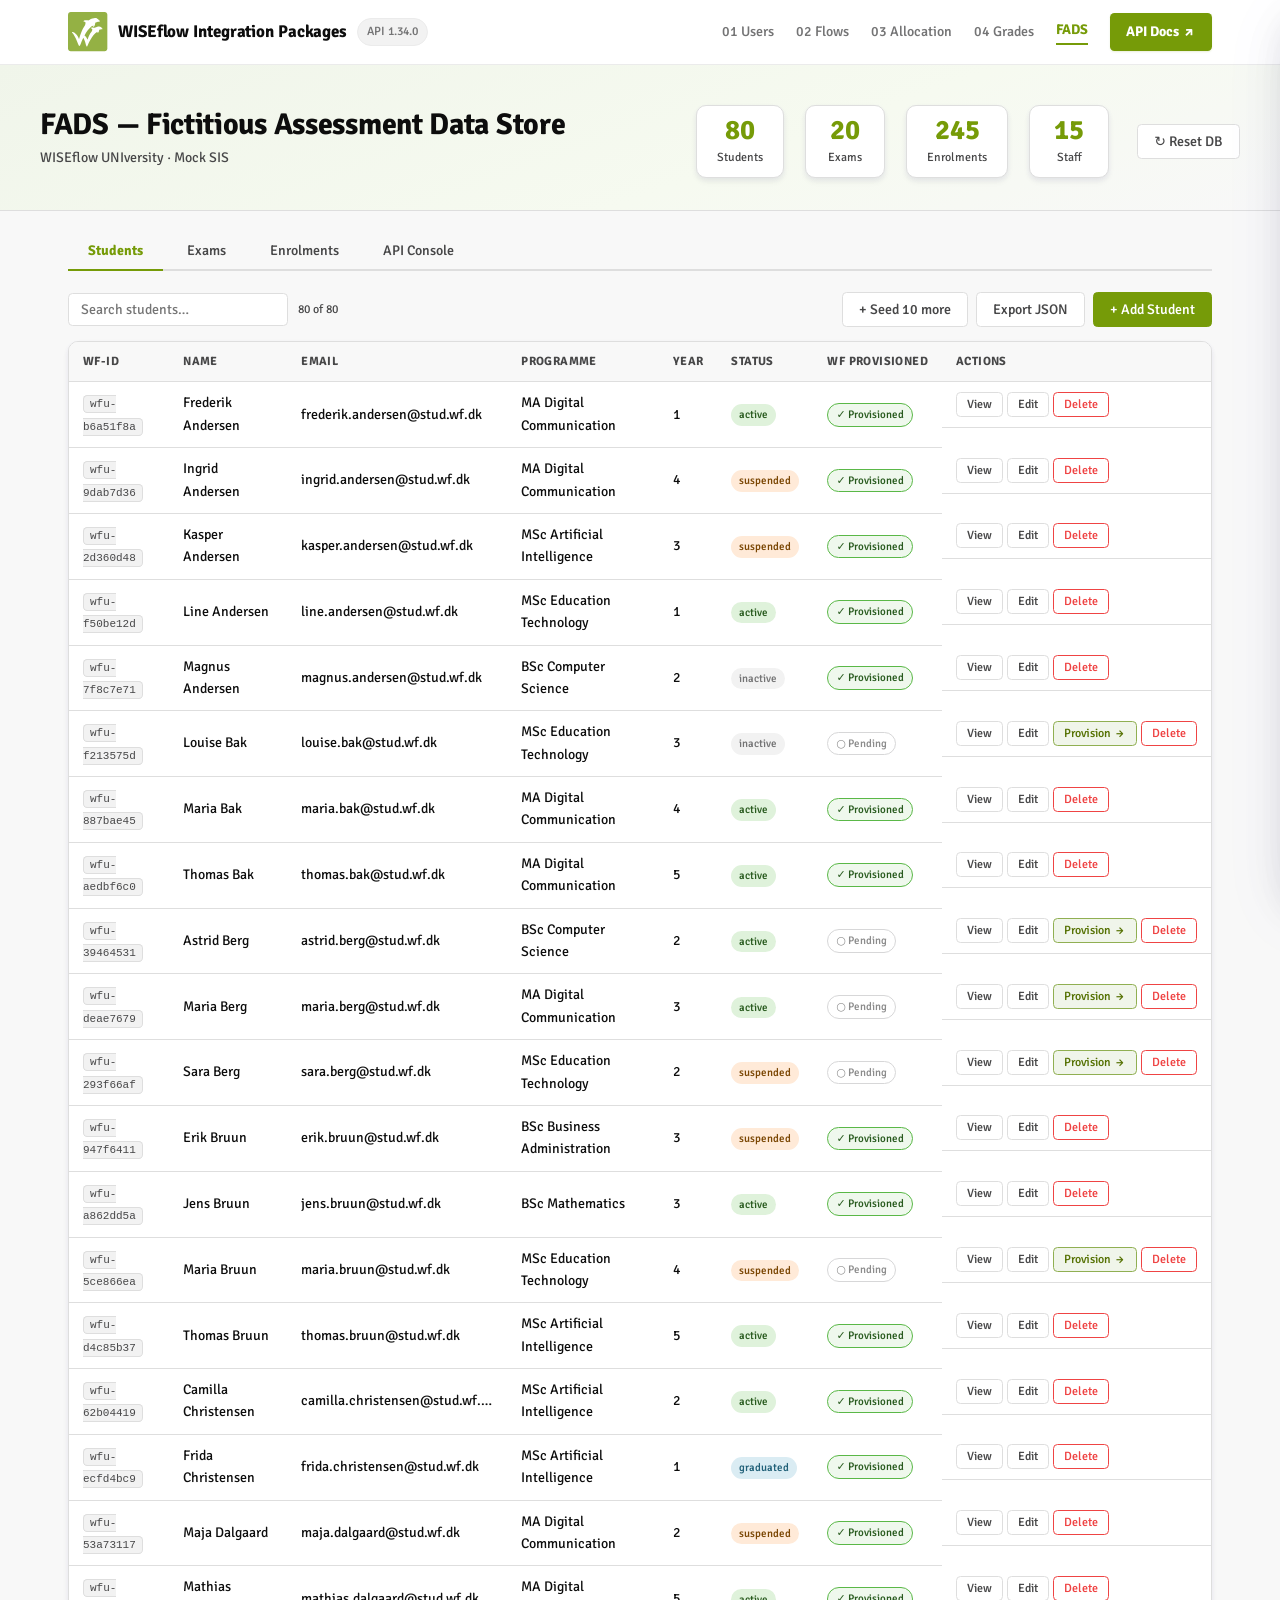
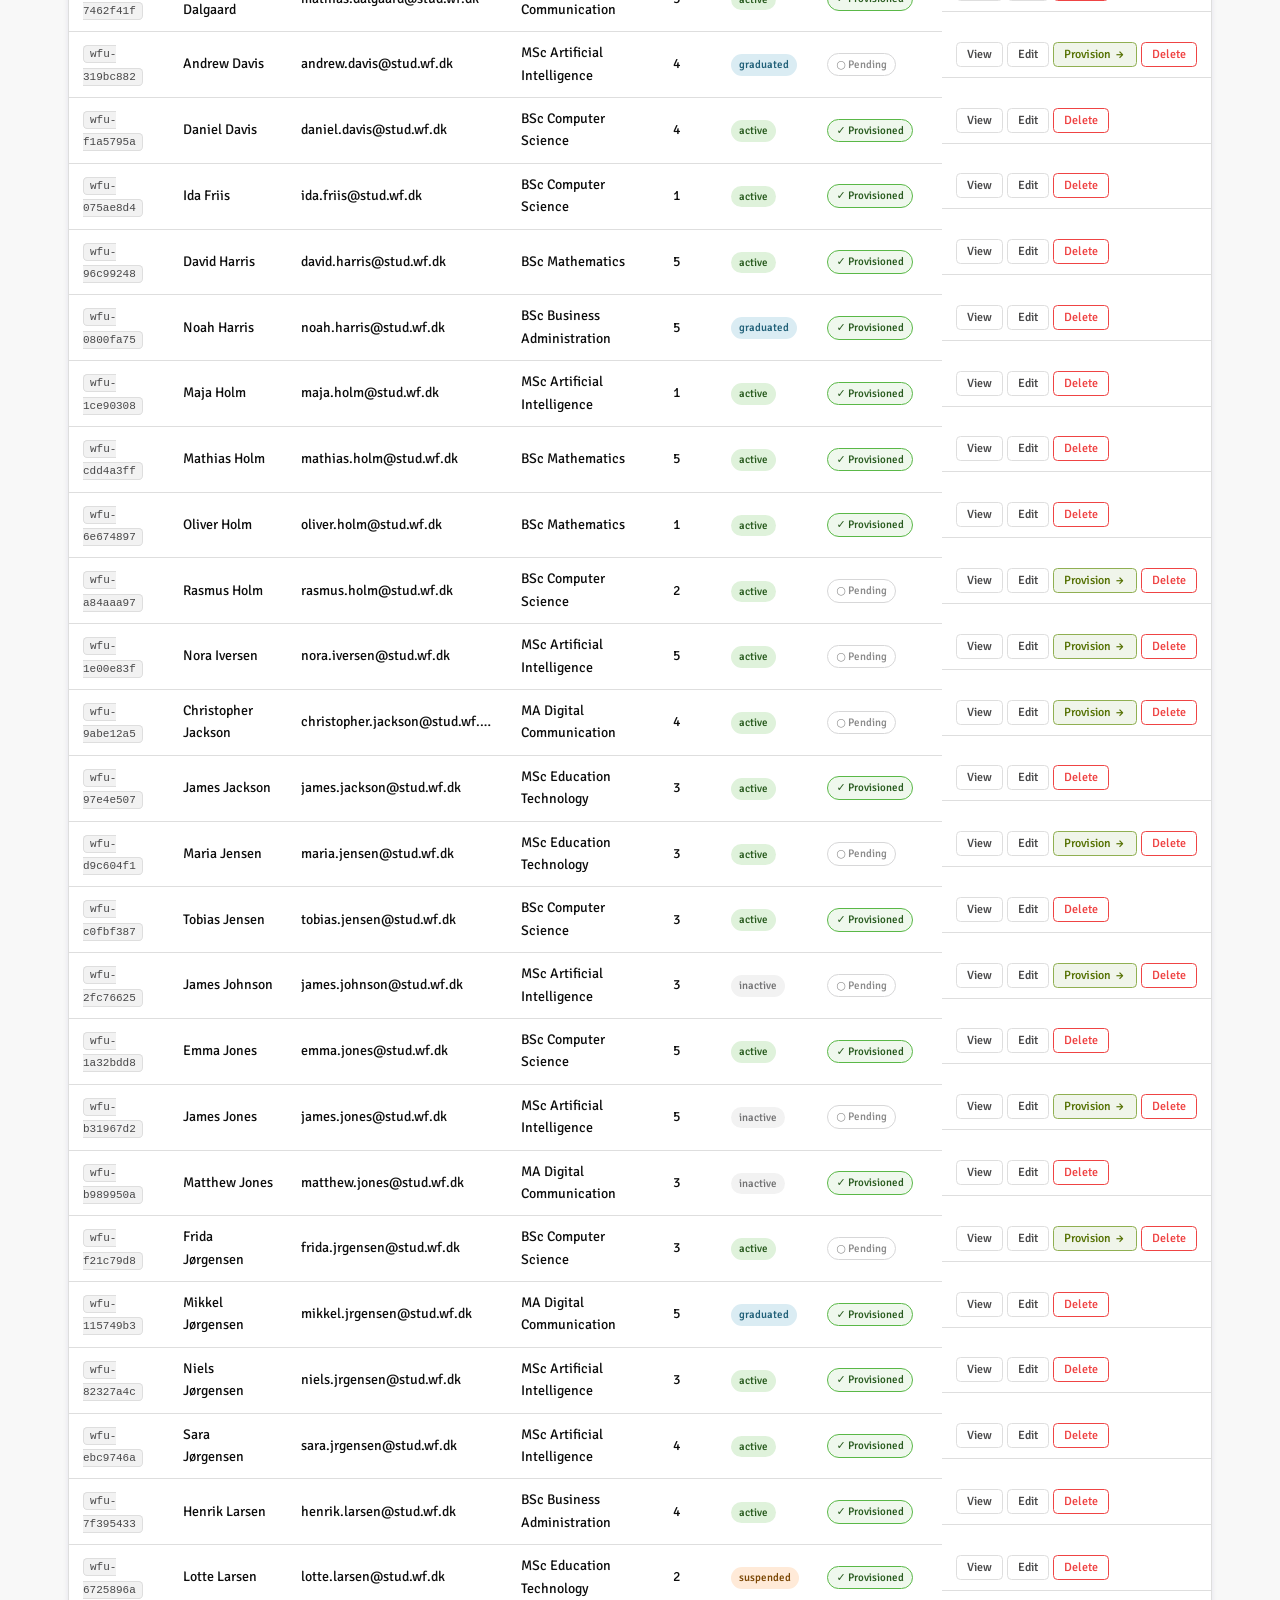
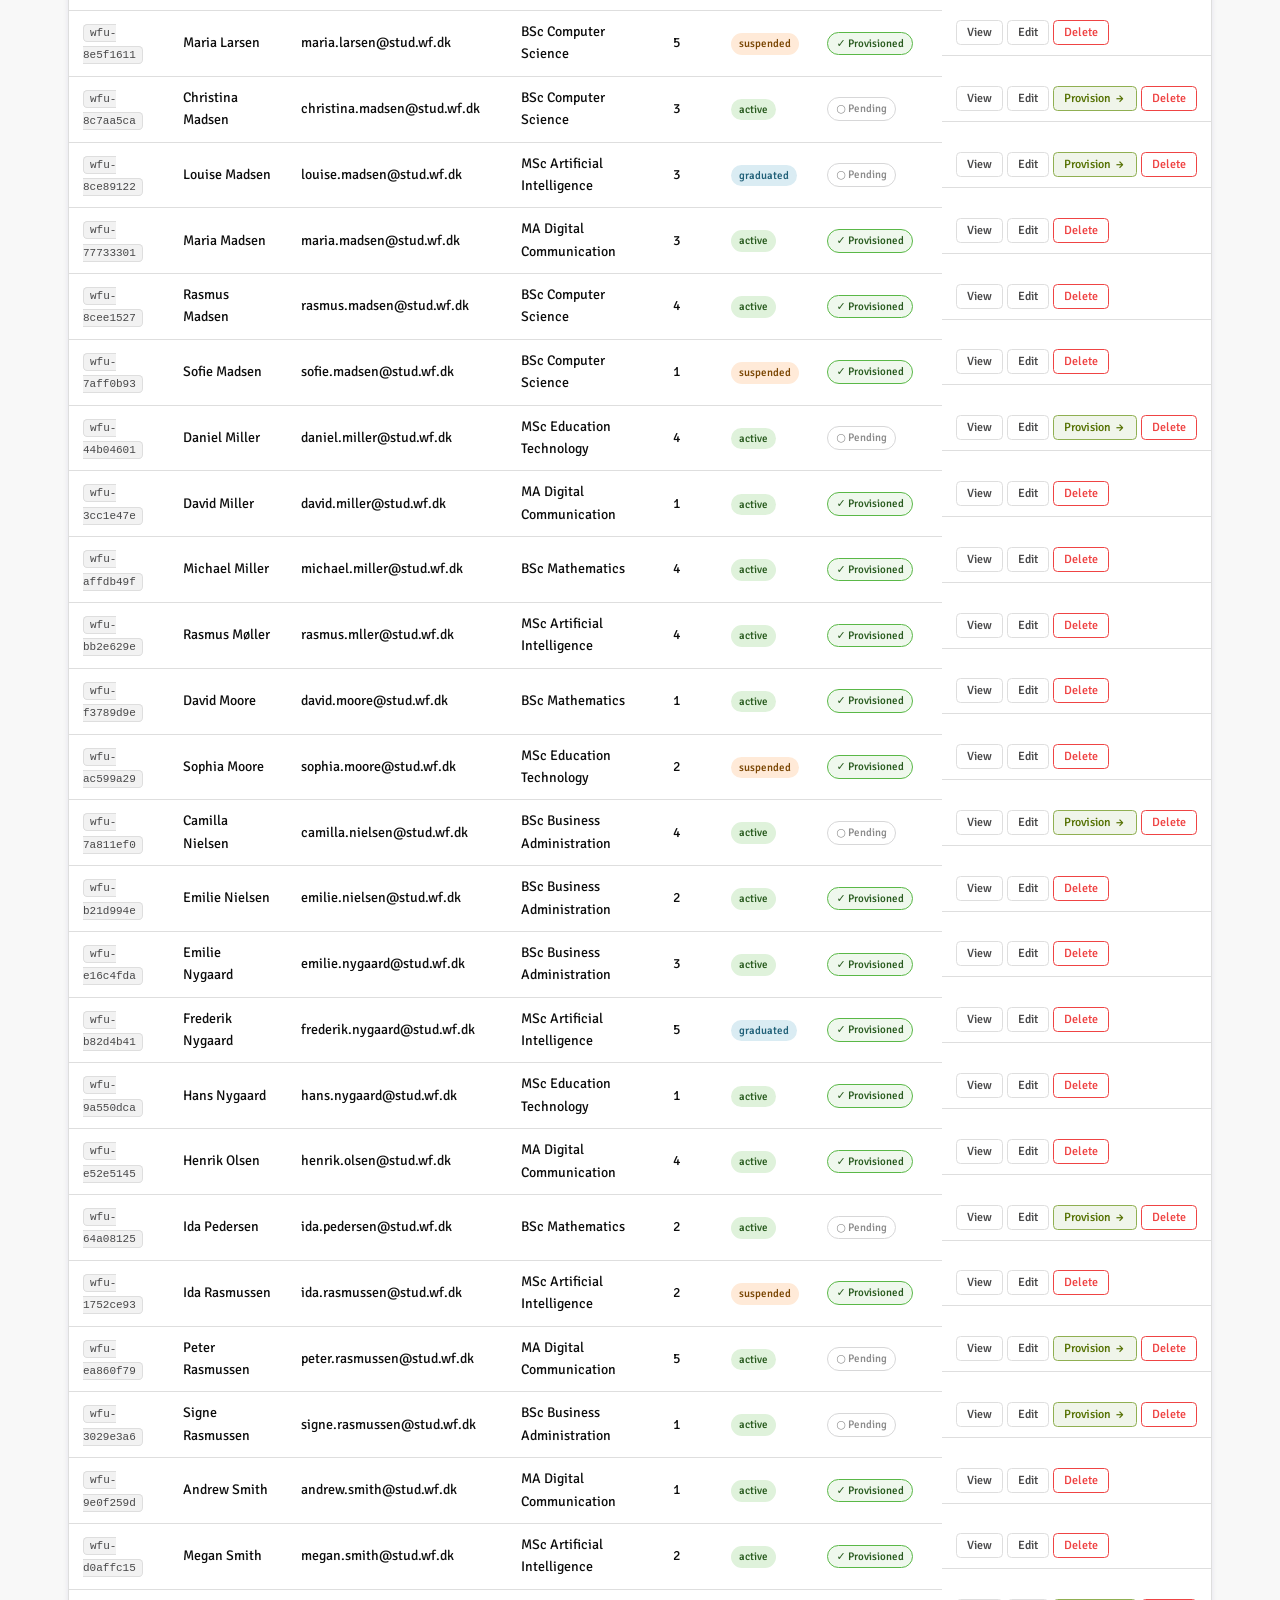
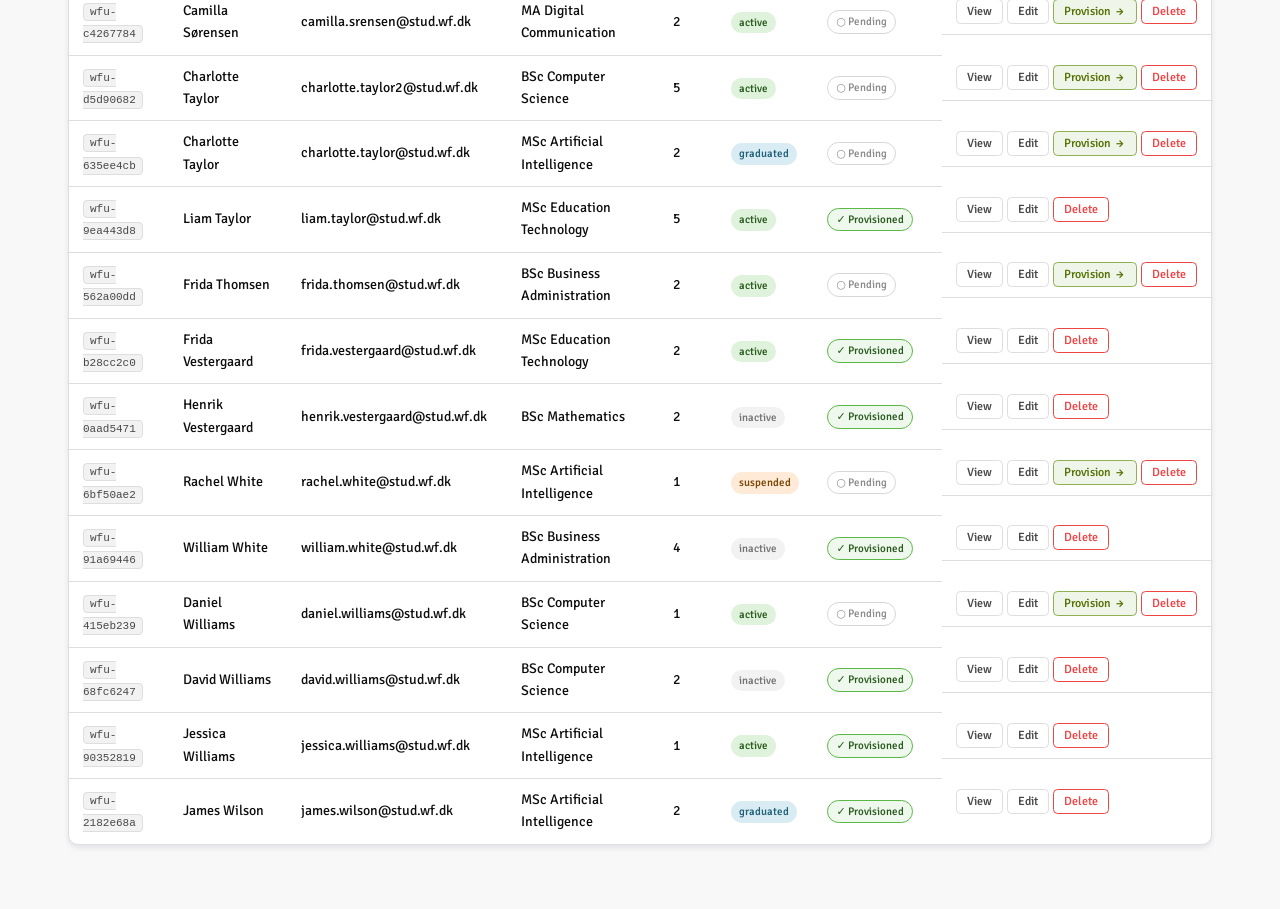
==== web/fads.html @ 2a2746ad "feat: add FADS — mock SIS demo app (IndexedDB, provisioning + grade passback simulation)" ====
<!doctype html>
<html lang="en">
<head>
  <meta charset="utf-8" />
  <title>FADS — WISEflow UNIversity Mock SIS</title>
  <meta name="viewport" content="width=device-width, initial-scale=1" />
  <meta name="description" content="FADS — Fictitious Assessment Data Store. A mock Student Information System for WISEflow UNIversity demonstrating user provisioning, exam enrolment, and grade passback workflows." />
  <meta name="theme-color" content="#769b08" />
  <link rel="icon" type="image/svg+xml" href="assets/wiseflow-mark.svg" />
  <link rel="stylesheet" href="tokens.css" />
  <link rel="stylesheet" href="styles.css?v=4" />
  <link rel="stylesheet" href="fads.css?v=5" />
</head>
<body>

  <!-- ── Top nav ─────────────────────────────────────────────────────────── -->
  <header class="topnav">
    <div class="nav-inner">
      <div class="nav-brand">
        <img class="brand-logo" src="assets/wiseflow-mark.svg" alt="WISEflow" width="40" height="40" />
        <span class="brand-name">WISEflow Integration Packages</span>
        <span class="brand-badge">API 1.34.0</span>
      </div>
      <nav class="nav-links" aria-label="Package navigation">
        <a href="index.html#pkg-users">01 Users</a>
        <a href="index.html#pkg-flows">02 Flows</a>
        <a href="index.html#pkg-participants">03 Allocation</a>
        <a href="index.html#pkg-grades">04 Grades</a>
        <a href="fads.html" class="nav-fads-link">FADS</a>
        <a href="https://docs.wiseflow.net/" target="_blank" rel="noopener" class="nav-api-link">
          API Docs ↗
        </a>
      </nav>
    </div>
  </header>

  <!-- ── FADS Hero ───────────────────────────────────────────────────────── -->
  <section class="fads-hero">
    <div class="fads-hero-inner">
      <div class="fads-hero-text">
        <h1>FADS — Fictitious Assessment Data Store</h1>
        <p class="fads-hero-subtitle">WISEflow UNIversity &middot; Mock SIS</p>
        <span id="seed-status" class="seed-status"></span>
      </div>
      <div class="fads-stats">
        <div class="fads-stat">
          <span id="stat-students" class="stat-value">—</span>
          <span class="stat-label">Students</span>
        </div>
        <div class="fads-stat">
          <span id="stat-exams" class="stat-value">—</span>
          <span class="stat-label">Exams</span>
        </div>
        <div class="fads-stat">
          <span id="stat-enrolments" class="stat-value">—</span>
          <span class="stat-label">Enrolments</span>
        </div>
        <div class="fads-stat">
          <span id="stat-staff" class="stat-value">—</span>
          <span class="stat-label">Staff</span>
        </div>
      </div>
      <button class="btn-secondary" onclick="resetDatabase()">&#8635; Reset DB</button>
    </div>
  </section>

  <!-- ── Toast container ─────────────────────────────────────────────────── -->
  <div id="toast-container" class="toast-container" aria-live="polite"></div>

  <!-- ── Slide-in drawer ─────────────────────────────────────────────────── -->
  <div id="drawer-overlay" class="drawer-overlay" role="presentation"></div>
  <aside id="drawer" class="drawer" role="dialog" aria-modal="true" aria-labelledby="drawer-title">
    <div class="drawer-header">
      <h2 id="drawer-title"></h2>
      <button id="drawer-close" class="drawer-close" aria-label="Close">&times;</button>
    </div>
    <div id="drawer-body" class="drawer-body"></div>
  </aside>

  <!-- ── Modal ───────────────────────────────────────────────────────────── -->
  <div id="modal" class="modal-overlay" role="dialog" aria-modal="true" aria-labelledby="modal-title">
    <div class="modal">
      <div class="modal-header">
        <h2 id="modal-title"></h2>
        <button id="modal-close" class="modal-close" aria-label="Close">&times;</button>
      </div>
      <div id="modal-body" class="modal-body"></div>
      <div class="modal-footer">
        <button id="modal-cancel" class="btn-secondary">Cancel</button>
        <button id="modal-confirm" class="btn-primary">Confirm</button>
      </div>
    </div>
  </div>

  <!-- ── Main application ────────────────────────────────────────────────── -->
  <main class="fads-app">

    <!-- Tab bar -->
    <div class="tab-bar" role="tablist">
      <button class="tab-btn active" data-tab="students"    role="tab" aria-selected="true">Students</button>
      <button class="tab-btn"        data-tab="exams"       role="tab" aria-selected="false">Exams</button>
      <button class="tab-btn"        data-tab="enrolments"  role="tab" aria-selected="false">Enrolments</button>
      <button class="tab-btn"        data-tab="api-console" role="tab" aria-selected="false">API Console</button>
    </div>

    <!-- ── Students panel ──────────────────────────────────────────────── -->
    <div id="tab-students" class="tab-panel active" role="tabpanel">
      <div class="tab-toolbar">
        <input id="students-search" type="search" placeholder="Search students…" class="search-input" aria-label="Search students" />
        <span id="students-count" class="count-label"></span>
        <div class="toolbar-actions">
          <button class="btn-secondary" onclick="seedMoreStudents()">+ Seed 10 more</button>
          <button class="btn-secondary" onclick="exportStudentsJSON()">Export JSON</button>
          <button class="btn-primary"   onclick="addStudentModal()">+ Add Student</button>
        </div>
      </div>
      <div class="table-wrapper">
        <table class="data-table">
          <thead>
            <tr>
              <th>WF-ID</th>
              <th>Name</th>
              <th>Email</th>
              <th>Programme</th>
              <th>Year</th>
              <th>Status</th>
              <th>WF Provisioned</th>
              <th>Actions</th>
            </tr>
          </thead>
          <tbody id="students-tbody">
            <tr><td colspan="8" class="empty-row">Loading…</td></tr>
          </tbody>
        </table>
      </div>
    </div>

    <!-- ── Exams panel ─────────────────────────────────────────────────── -->
    <div id="tab-exams" class="tab-panel" role="tabpanel">
      <div class="tab-toolbar">
        <input id="exams-search" type="search" placeholder="Search exams…" class="search-input" aria-label="Search exams" />
        <span id="exams-count" class="count-label"></span>
        <div class="toolbar-actions">
          <button class="btn-primary" onclick="addExamModal()">+ Add Exam</button>
        </div>
      </div>
      <div class="table-wrapper">
        <table class="data-table">
          <thead>
            <tr>
              <th>Exam Code</th>
              <th>Title</th>
              <th>Flow Type</th>
              <th>Type</th>
              <th>Faculty</th>
              <th>Status</th>
              <th>Start Date</th>
              <th>WF Provisioned</th>
              <th>Actions</th>
            </tr>
          </thead>
          <tbody id="exams-tbody">
            <tr><td colspan="9" class="empty-row">Loading…</td></tr>
          </tbody>
        </table>
      </div>
    </div>

    <!-- ── Enrolments panel ─────────────────────────────────────────────── -->
    <div id="tab-enrolments" class="tab-panel" role="tabpanel">
      <div class="tab-toolbar">
        <select id="enrol-exam-filter" class="search-input" aria-label="Filter by exam">
          <option value="">All exams</option>
        </select>
        <span id="enrolments-count" class="count-label"></span>
        <div class="toolbar-actions">
          <button class="btn-secondary" onclick="syncAllUnprovisioned()">Sync all unprovisioned</button>
          <button class="btn-secondary" onclick="passbackAllGrades()">Passback all grades</button>
          <button class="btn-primary"   onclick="enrolStudentModal()">+ Enrol Student</button>
        </div>
      </div>
      <div class="table-wrapper">
        <table class="data-table">
          <thead>
            <tr>
              <th>Student</th>
              <th>Exam Code</th>
              <th>Exam Title</th>
              <th>Status</th>
              <th>WF Synced</th>
              <th>Grade</th>
              <th>Passed</th>
              <th>Actions</th>
            </tr>
          </thead>
          <tbody id="enrolments-tbody">
            <tr><td colspan="8" class="empty-row">Loading…</td></tr>
          </tbody>
        </table>
      </div>
    </div>

    <!-- ── API Console panel ─────────────────────────────────────────────── -->
    <div id="tab-api-console" class="tab-panel" role="tabpanel">
      <div class="api-console">

        <!-- Workflow stepper -->
        <div class="workflow-stepper">
          <div class="wf-step"><span class="wf-step-num">01</span><span class="wf-step-label">User Provisioning</span></div>
          <span class="wf-step-arrow">→</span>
          <div class="wf-step"><span class="wf-step-num">02</span><span class="wf-step-label">Flow Provisioning</span></div>
          <span class="wf-step-arrow">→</span>
          <div class="wf-step"><span class="wf-step-num">03</span><span class="wf-step-label">Exam Enrolment</span></div>
          <span class="wf-step-arrow">→</span>
          <div class="wf-step"><span class="wf-step-num">04</span><span class="wf-step-label">Grade Passback</span></div>
        </div>

        <!-- Workflow 01: User Provisioning -->
        <div class="workflow-panel">
          <div class="workflow-header">
            <span class="workflow-num">01</span>
            <div>
              <h3>User Provisioning</h3>
              <p>POST /license/user &mdash; Create or update a user on the WISEflow licence</p>
            </div>
          </div>
          <div class="workflow-body">
            <div class="workflow-students">
              <label class="field-label">Select students to provision:</label>
              <div id="api-w1-students" class="checkbox-list"></div>
              <div class="workflow-controls">
                <button class="btn-secondary" onclick="buildW1Preview()">Preview</button>
                <button class="btn-primary"   onclick="sendW1()">Send &#8599;</button>
              </div>
            </div>
            <div class="api-blocks">
              <div class="api-block">
                <div class="api-block-header">
                  <span class="method-badge method-post">POST</span>
                  <span id="api-w1-url" class="api-url">/license/user</span>
                  <span class="api-block-label">Request</span>
                  <button class="btn-copy" onclick="copyCode('api-w1-request')">Copy</button>
                </div>
                <div class="api-base-url-bar"><span class="api-base-url-label">Base URL</span> https://europe-api.wiseflow.net/v1</div>
                <div class="api-auth-header"></div>
                <pre id="api-w1-request" class="api-code"><span class="jc">// Select students above to preview request</span></pre>
              </div>
              <div class="api-block">
                <div class="api-block-header">
                  <span class="status-badge status-2xx">201</span>
                  <span class="api-block-label">Response</span>
                  <button class="btn-copy" onclick="copyCode('api-w1-response')">Copy</button>
                </div>
                <pre id="api-w1-response" class="api-code"><span class="jc">// Response will appear here after Send</span></pre>
              </div>
            </div>
          </div>
        </div>

        <div class="workflow-connector" aria-hidden="true">↓</div>

        <!-- Workflow 02: Flow Provisioning -->
        <div class="workflow-panel">
          <div class="workflow-header">
            <span class="workflow-num">02</span>
            <div>
              <h3>Flow Provisioning <span class="dep-chip">Requires 01</span></h3>
              <p>POST /license/create/flow &rarr; PATCH /flows/{id}/dates &rarr; PATCH /flows/{id}/activate</p>
            </div>
          </div>
          <div class="workflow-body">
            <div class="workflow-students">
              <label class="field-label">Select exam to provision:</label>
              <select id="api-wfp-exam" class="search-input" onchange="loadWfpFlow()">
                <option value="">— Select unprovisioned exam —</option>
              </select>
              <span id="api-wfp-info" class="info-label"></span>
              <p class="workflow-note">Creates the WISEflow flow, sets exam window dates, then activates it. Run once per exam.</p>
              <div class="workflow-controls">
                <button class="btn-primary" onclick="sendWfp()">Provision Flow &#8599;</button>
              </div>
            </div>
            <div class="api-blocks">
              <div class="api-block">
                <div class="api-block-header">
                  <span class="method-badge method-post">POST</span>
                  <span id="api-wfp-create-url" class="api-url">/license/create/flow</span>
                  <span class="api-block-label">Step 1 — Create</span>
                  <button class="btn-copy" onclick="copyCode('api-wfp-create-request')">Copy</button>
                </div>
                <div class="api-base-url-bar"><span class="api-base-url-label">Base URL</span> https://europe-api.wiseflow.net/v1</div>
                <div class="api-auth-header"></div>
                <pre id="api-wfp-create-request" class="api-code"><span class="jc">// Select an exam above</span></pre>
              </div>
              <div class="api-block">
                <div class="api-block-header">
                  <span class="status-badge status-2xx">201</span>
                  <span class="api-block-label">Response</span>
                  <button class="btn-copy" onclick="copyCode('api-wfp-create-response')">Copy</button>
                </div>
                <pre id="api-wfp-create-response" class="api-code"><span class="jc">// Flow created</span></pre>
              </div>
              <div class="api-block">
                <div class="api-block-header">
                  <span class="method-badge method-patch">PATCH</span>
                  <span id="api-wfp-dates-url" class="api-url">/flows/{flowId}/dates</span>
                  <span class="api-block-label">Step 2 — Set dates</span>
                  <button class="btn-copy" onclick="copyCode('api-wfp-dates-request')">Copy</button>
                </div>
                <div class="api-base-url-bar"><span class="api-base-url-label">Base URL</span> https://europe-api.wiseflow.net/v1</div>
                <div class="api-auth-header"></div>
                <pre id="api-wfp-dates-request" class="api-code"><span class="jc">// Select an exam above</span></pre>
              </div>
              <div class="api-block">
                <div class="api-block-header">
                  <span class="status-badge status-2xx">200</span>
                  <span class="api-block-label">Response</span>
                  <button class="btn-copy" onclick="copyCode('api-wfp-dates-response')">Copy</button>
                </div>
                <pre id="api-wfp-dates-response" class="api-code"><span class="jc">// Dates updated</span></pre>
              </div>
              <div class="api-block">
                <div class="api-block-header">
                  <span class="method-badge method-patch">PATCH</span>
                  <span id="api-wfp-activate-url" class="api-url">/flows/{flowId}/activate</span>
                  <span class="api-block-label">Step 3 — Activate</span>
                  <button class="btn-copy" onclick="copyCode('api-wfp-activate-request')">Copy</button>
                </div>
                <div class="api-base-url-bar"><span class="api-base-url-label">Base URL</span> https://europe-api.wiseflow.net/v1</div>
                <div class="api-auth-header"></div>
                <pre id="api-wfp-activate-request" class="api-code"><span class="jc">// Empty body</span></pre>
              </div>
              <div class="api-block">
                <div class="api-block-header">
                  <span class="status-badge status-2xx">200</span>
                  <span class="api-block-label">Response</span>
                  <button class="btn-copy" onclick="copyCode('api-wfp-activate-response')">Copy</button>
                </div>
                <pre id="api-wfp-activate-response" class="api-code"><span class="jc">// Flow activated</span></pre>
              </div>
            </div>
          </div>
        </div>

        <div class="workflow-connector" aria-hidden="true">↓</div>

        <!-- Workflow 03: Exam Enrolment -->
        <div class="workflow-panel">
          <div class="workflow-header">
            <span class="workflow-num">03</span>
            <div>
              <h3>Exam Enrolment <span class="dep-chip">Requires 02</span></h3>
              <p>POST /flows/{flowId}/participants &mdash; Enrol a student in a WISEflow exam flow</p>
            </div>
          </div>
          <div class="workflow-body">
            <div class="workflow-students">
              <label class="field-label">Select provisioned exam:</label>
              <select id="api-w2-exam" class="search-input" onchange="loadW2Participants()">
                <option value="">— Select provisioned exam —</option>
              </select>
              <span id="api-w2-info" class="info-label"></span>
              <div class="workflow-controls">
                <button class="btn-primary" onclick="sendW2()">Send &#8599;</button>
              </div>
            </div>
            <div class="api-blocks">
              <div class="api-block">
                <div class="api-block-header">
                  <span class="method-badge method-post">POST</span>
                  <span id="api-w2-url" class="api-url">/flows/{flowId}/participants</span>
                  <span class="api-block-label">Request</span>
                  <button class="btn-copy" onclick="copyCode('api-w2-request')">Copy</button>
                </div>
                <div class="api-base-url-bar"><span class="api-base-url-label">Base URL</span> https://europe-api.wiseflow.net/v1</div>
                <div class="api-auth-header"></div>
                <pre id="api-w2-request" class="api-code"><span class="jc">// Select an exam above to preview request</span></pre>
              </div>
              <div class="api-block">
                <div class="api-block-header">
                  <span class="status-badge status-2xx">201</span>
                  <span class="api-block-label">Response</span>
                  <button class="btn-copy" onclick="copyCode('api-w2-response')">Copy</button>
                </div>
                <pre id="api-w2-response" class="api-code"><span class="jc">// Response will appear here after Send</span></pre>
              </div>
            </div>
          </div>
        </div>

        <div class="workflow-connector" aria-hidden="true">↓</div>

        <!-- Workflow 04: Grade Passback (SIS pulls grades FROM WISEflow) -->
        <div class="workflow-panel">
          <div class="workflow-header">
            <span class="workflow-num">04</span>
            <div>
              <h3>Grade Passback <span class="dep-chip">Requires 03</span></h3>
              <p>GET /flows/{flowId}/submissions &rarr; GET /flows/{flowId}/participants/{pId}/item-based-marks</p>
            </div>
          </div>
          <div class="workflow-body">
            <div class="workflow-students">
              <label class="field-label">Select completed exam:</label>
              <select id="api-w3-exam" class="search-input" onchange="loadW3Grades()">
                <option value="">— Select exam with grades —</option>
              </select>
              <span id="api-w3-info" class="info-label"></span>
              <p class="workflow-note">The SIS polls WISEflow to retrieve submissions and marks, then stores them locally.</p>
              <div class="workflow-controls">
                <button class="btn-primary" onclick="sendW3()">Pull Grades &#8595;</button>
              </div>
            </div>
            <div class="api-blocks">
              <!-- Step A: GET submissions -->
              <div class="api-block">
                <div class="api-block-header">
                  <span class="method-badge method-get">GET</span>
                  <span id="api-w3-url" class="api-url">/flows/{flowId}/submissions</span>
                  <span class="api-block-label">Step A — Request</span>
                  <button class="btn-copy" onclick="copyCode('api-w3-request')">Copy</button>
                </div>
                <div class="api-auth-header"></div>
                <pre id="api-w3-request" class="api-code"><span class="jc">// No body — GET request</span></pre>
              </div>
              <div class="api-block">
                <div class="api-block-header">
                  <span class="status-badge status-2xx">200</span>
                  <span class="api-block-label">Step A — Response</span>
                  <button class="btn-copy" onclick="copyCode('api-w3-response')">Copy</button>
                </div>
                <pre id="api-w3-response" class="api-code"><span class="jc">// Select a completed exam above</span></pre>
              </div>
              <!-- Step B: GET item-based-marks -->
              <div class="api-block">
                <div class="api-block-header">
                  <span class="method-badge method-get">GET</span>
                  <span id="api-w3-marks-url" class="api-url">/flows/{flowId}/participants/{pId}/item-based-marks</span>
                  <span class="api-block-label">Step B — Request</span>
                </div>
                <div class="api-auth-header"></div>
                <pre class="api-code"><span class="jc">// No body — GET request</span></pre>
              </div>
              <div class="api-block">
                <div class="api-block-header">
                  <span class="status-badge status-2xx">200</span>
                  <span class="api-block-label">Step B — Response</span>
                  <button class="btn-copy" onclick="copyCode('api-w3-marks-response')">Copy</button>
                </div>
                <pre id="api-w3-marks-response" class="api-code"><span class="jc">// Grade details for one participant</span></pre>
              </div>
            </div>
          </div>
        </div>

        <!-- API log -->
        <div class="api-log-section">
          <h3>Recent API calls</h3>
          <div id="api-log" class="api-log">
            <div class="log-empty">No API calls yet &mdash; use the workflows above or the Provision buttons in other tabs.</div>
          </div>
        </div>

      </div>
    </div>

  </main>

  <script src="fads.js?v=4"></script>
</body>
</html>
---- web/tokens.css ----
/* ==========================================================================
   WISEflow Design System — Tokens
   Single source of truth for colours, spacing, typography, shadows, radii.
   Generated from the official WISEflow design tokens.
   ========================================================================== */

:root {
  /* ── Greys ──────────────────────────────────────────────────────────── */
  --wf-colors-gray-1:  #f8f8f8;
  --wf-colors-gray-2:  #f2f2f2;
  --wf-colors-gray-3:  #ebebeb;
  --wf-colors-gray-4:  #dedede;
  --wf-colors-gray-5:  #d7d7d8;
  --wf-colors-gray-6:  #CACACB;
  --wf-colors-gray-7:  #C3C3C4;
  --wf-colors-gray-8:  #BDBDBE;
  --wf-colors-gray-9:  #8c8c8c;
  --wf-colors-gray-10: #747475;
  --wf-colors-gray-11: #474748;
  --wf-colors-gray-12: #0d0d0d;

  /* ── Brand & extended palette ──────────────────────────────────────── */
  --wf-colors-originality-purple-1: #EEEFFE;
  --wf-colors-originality-purple-2: #DEE0FD;
  --wf-colors-originality-purple-9: #6C5CE7;
  --wf-colors-originality-purple-11: #40368F;
  --wf-colors-originality-purple-12: #251f59;

  --wf-colors-dark-blue-1:  #EAEEF7;
  --wf-colors-dark-blue-9:  #3C5FA6;
  --wf-colors-dark-blue-11: #2A447A;
  --wf-colors-dark-blue-12: #192C51;

  --wf-colors-light-blue-1:  #EBF4FF;
  --wf-colors-light-blue-2:  #D8E8FF;
  --wf-colors-light-blue-9:  #3587F2;
  --wf-colors-light-blue-10: #2D75D2;
  --wf-colors-light-blue-11: #1D5196;
  --wf-colors-light-blue-12: #0e315e;

  --wf-colors-turquoise-1:  #EEFCF7;
  --wf-colors-turquoise-9:  #04D9B2;
  --wf-colors-turquoise-11: #01866D;

  --wf-colors-green-1:  #f0f5ea;
  --wf-colors-green-2:  #e2ebd5;
  --wf-colors-green-3:  #d4e1bf;
  --wf-colors-green-9:  #769b08;
  --wf-colors-green-10: #668606;
  --wf-colors-green-11: #567204;
  --wf-colors-green-12: #384B02;

  --wf-colors-blue-1:  #ecf3f8;
  --wf-colors-blue-2:  #dae7f1;
  --wf-colors-blue-9:  #4787b8;
  --wf-colors-blue-11: #326388;

  --wf-colors-cherry-1:  #f9eceb;
  --wf-colors-cherry-9:  #b04545;
  --wf-colors-cherry-11: #6C2727;

  --wf-colors-yellow-1:  #fdfaee;
  --wf-colors-yellow-2:  #fbf5dc;
  --wf-colors-yellow-9:  #ebc728;
  --wf-colors-yellow-10: #ccad21;
  --wf-colors-yellow-11: #917A15;

  --wf-colors-orange-1:  #fff5ec;
  --wf-colors-orange-2:  #ffead8;
  --wf-colors-orange-9:  #f69311;
  --wf-colors-orange-10: #d67f0d;
  --wf-colors-orange-11: #7B4704;

  --wf-colors-copper-1:  #fbeee9;
  --wf-colors-copper-9:  #c55616;
  --wf-colors-copper-11: #793209;

  --wf-colors-grass-1:  #f2f8eb;
  --wf-colors-grass-2:  #e5f0d7;
  --wf-colors-grass-9:  #85b100;
  --wf-colors-grass-11: #506C00;

  --wf-colors-moss-1:  #eff8ed;
  --wf-colors-moss-2:  #dff2db;
  --wf-colors-moss-3:  #cfebca;
  --wf-colors-moss-9:  #5ab847;
  --wf-colors-moss-10: #4da03d;
  --wf-colors-moss-11: #295B1F;

  --wf-colors-teal-1:  #ebf3f3;
  --wf-colors-teal-9:  #338b8d;
  --wf-colors-teal-11: #1C5455;

  --wf-colors-sky-1:  #edf5f9;
  --wf-colors-sky-2:  #daecf3;
  --wf-colors-sky-3:  #c8e2ee;
  --wf-colors-sky-9:  #3a9ec3;
  --wf-colors-sky-10: #3189a9;
  --wf-colors-sky-11: #206078;

  --wf-colors-indigo-1:  #EAEDFF;
  --wf-colors-indigo-9:  #4E35F2;
  --wf-colors-indigo-11: #2D1D96;

  --wf-colors-tomato-1:  #ffeeec;
  --wf-colors-tomato-9:  #ef4444;
  --wf-colors-tomato-11: #942626;

  --wf-colors-pink-1:  #fff2f5;
  --wf-colors-pink-9:  #ff769f;

  --wf-colors-purple-1:  #f7edf3;
  --wf-colors-purple-9:  #a25187;

  --wf-colors-brown-1:  #f2edea;
  --wf-colors-brown-9:  #7d573b;

  --wf-colors-banana-1:  #fef9ed;
  --wf-colors-banana-9:  #f5c20b;

  --wf-colors-lime-1:  #FBFEF3;
  --wf-colors-lime-9:  #D9F27E;
  --wf-colors-lime-11: #6C793C;

  /* ── Semantic role colours (from design system) ────────────────────── */
  --wf-colors-primary-1:  #f0f5ea;
  --wf-colors-primary-2:  #e2ebd5;
  --wf-colors-primary-3:  #d4e1bf;
  --wf-colors-primary-4:  #c6d7aa;
  --wf-colors-primary-5:  #aac37f;
  --wf-colors-primary-6:  #9db969;
  --wf-colors-primary-7:  #90af52;
  --wf-colors-primary-8:  #83a536;
  --wf-colors-primary-9:  #769b08;
  --wf-colors-primary-10: #668606;
  --wf-colors-primary-11: #567204;
  --wf-colors-primary-12: #384B02;

  --wf-colors-secondary-1:  #ecf3f8;
  --wf-colors-secondary-9:  #4787b8;
  --wf-colors-secondary-11: #326388;

  --wf-colors-info-1:  #edf5f9;
  --wf-colors-info-2:  #daecf3;
  --wf-colors-info-3:  #c8e2ee;
  --wf-colors-info-9:  #3a9ec3;
  --wf-colors-info-10: #3189a9;
  --wf-colors-info-11: #206078;

  --wf-colors-success-1:  #eff8ed;
  --wf-colors-success-2:  #dff2db;
  --wf-colors-success-9:  #5ab847;
  --wf-colors-success-10: #4da03d;
  --wf-colors-success-11: #295B1F;

  --wf-colors-error-1:  #ffeeec;
  --wf-colors-error-2:  #ffddd9;
  --wf-colors-error-9:  #ef4444;
  --wf-colors-error-11: #942626;

  --wf-colors-warning-1:  #fdfaee;
  --wf-colors-warning-2:  #fbf5dc;
  --wf-colors-warning-9:  #ebc728;
  --wf-colors-warning-10: #ccad21;
  --wf-colors-warning-11: #917A15;

  /* ── Alpha utility colours ─────────────────────────────────────────── */
  --wf-colors-gray-alpha-1: rgba(140, 140, 140, 0.05);
  --wf-colors-gray-alpha-2: rgba(140, 140, 140, 0.1);
  --wf-colors-gray-alpha-3: rgba(140, 140, 140, 0.15);
  --wf-colors-gray-alpha-4: rgba(140, 140, 140, 0.2);

  --wf-colors-green-alpha-2: rgba(118, 155, 8, 0.1);
  --wf-colors-green-alpha-3: rgba(118, 155, 8, 0.15);
  --wf-colors-green-alpha-4: rgba(118, 155, 8, 0.2);

  --wf-colors-black-alpha-1: rgba(0, 0, 0, 0.05);
  --wf-colors-black-alpha-2: rgba(0, 0, 0, 0.1);

  --wf-colors-white-alpha-9: rgba(255, 255, 255, 0.7);
  --wf-colors-white-alpha-11: rgba(255, 255, 255, 0.9);

  /* ── Surface / text / border roles ─────────────────────────────────── */
  --wf-colors-background-default:     #ffffff;
  --wf-colors-background-disabled:    #ebebeb;
  --wf-colors-background-white-space: #f2f2f2;
  --wf-colors-background-segment:     #ffffff;
  --wf-colors-background-overlay:     rgba(0, 0, 0, 0.6);
  --wf-colors-background-separator:   #CACACB;

  --wf-colors-text-default:   #000000;
  --wf-colors-text-secondary: #ffffff;
  --wf-colors-text-grey:      #474748;
  --wf-colors-text-link:      #2D1D96;
  --wf-colors-text-disabled:  #8c8c8c;

  --wf-colors-border-default: #dedede;

  /* ── Spacing scale ─────────────────────────────────────────────────── */
  --wf-spacings-1: 4px;
  --wf-spacings-2: 8px;
  --wf-spacings-3: 10px;
  --wf-spacings-4: 14px;
  --wf-spacings-5: 21px;
  --wf-spacings-6: 28px;
  --wf-spacings-7: 40px;
  --wf-spacings-8: 48px;
  --wf-spacings-9: 64px;

  /* ── Typography ────────────────────────────────────────────────────── */
  --wf-typography-base:   14px;
  --wf-typography-family: 'Signika', system-ui, -apple-system, 'Segoe UI', sans-serif;

  --wf-typography-weight-regular: 400;
  --wf-typography-weight-medium:  500;
  --wf-typography-weight-bold:    700;

  --wf-typography-size-1: 12px;
  --wf-typography-size-2: 14px;
  --wf-typography-size-3: 16px;
  --wf-typography-size-4: 18px;
  --wf-typography-size-5: 20px;
  --wf-typography-size-6: 24px;
  --wf-typography-size-7: 28px;
  --wf-typography-size-8: 35px;

  --wf-typography-line-height-1: 16px;
  --wf-typography-line-height-2: 20px;
  --wf-typography-line-height-3: 24px;
  --wf-typography-line-height-4: 26px;
  --wf-typography-line-height-5: 28px;
  --wf-typography-line-height-6: 30px;
  --wf-typography-line-height-7: 36px;
  --wf-typography-line-height-8: 40px;

  /* ── Shadows ───────────────────────────────────────────────────────── */
  --wf-shadows-1: 0px 1.5px 4px 0px rgba(0,0,0,0.10) inset, 0px 1.5px 3px 0px rgba(78,53,242,0.05) inset;
  --wf-shadows-2: 0px 4px 6px 0px rgba(0,0,0,0.05), 0px 2px 5px 0px rgba(78,53,242,0.05);
  --wf-shadows-3: 0px 8px 20px -8px rgba(0,0,0,0.05), 0px 5px 18px 0px rgba(0,0,0,0.05), 0px 2px 20px -2px rgba(78,53,242,0.05);
  --wf-shadows-4: 0px 12px 32px -16px rgba(0,0,0,0.10), 0px 8px 40px 0px rgba(78,53,242,0.05);
  --wf-shadows-5: 0px 12px 32px -16px rgba(0,0,0,0.10), 0px 12px 60px 0px rgba(78,53,242,0.05);
  --wf-shadows-6: 0px 16px 36px -9px rgba(0,0,0,0.10), 0px 16px 64px 0px rgba(78,53,242,0.05), 0px 12px 60px 0px rgba(0,0,0,0.05);
  --wf-shadows-button: 0px 4px 20px -10px rgba(0,0,0,0.05), 0px 3px 15px -8px rgba(0,0,0,0.05), 0px 2px 3px -2px rgba(140,140,140,0.05);

  /* ── Borders ───────────────────────────────────────────────────────── */
  --wf-borders-radius-0:      0px;
  --wf-borders-radius-1:      4.5px;
  --wf-borders-radius-2:      10px;
  --wf-borders-radius-3:      15.5px;
  --wf-borders-radius-round:  9999px;
  --wf-borders-size-0: 0px;
  --wf-borders-size-1: 0.5px;
  --wf-borders-size-2: 1px;
  --wf-borders-size-3: 5px;

  /* ── z-index scale ─────────────────────────────────────────────────── */
  --wf-z-index-modal:    2000;
  --wf-z-index-drawer:   1000;
  --wf-z-index-popup:    3000;
  --wf-z-index-select:   4000;
  --wf-z-index-dropdown: 4000;
  --wf-z-index-tooltip:  5000;
  --wf-z-index-toast:    6000;
}
---- web/styles.css ----
/* ==========================================================================
   WISEflow API Integration Packages — Site styles
   Consumes design tokens from tokens.css.
   ========================================================================== */

/* ── Self-hosted Signika ─────────────────────────────────────────────────── */

@font-face {
  font-family: 'Signika';
  font-style: normal;
  font-weight: 400;
  font-display: swap;
  src: url('assets/fonts/Signika-Regular.ttf') format('truetype');
}
@font-face {
  font-family: 'Signika';
  font-style: normal;
  font-weight: 500;
  font-display: swap;
  src: url('assets/fonts/Signika-Medium.ttf') format('truetype');
}
@font-face {
  font-family: 'Signika';
  font-style: normal;
  font-weight: 700;
  font-display: swap;
  src: url('assets/fonts/Signika-Bold.ttf') format('truetype');
}

/* ── Reset & base ────────────────────────────────────────────────────────── */

*, *::before, *::after { box-sizing: border-box; margin: 0; padding: 0; }

:root {
  /* Type stack */
  --font-sans: var(--wf-typography-family);
  --font-mono: 'JetBrains Mono', 'Fira Code', 'Courier New', monospace;

  /* Semantic aliases on top of the design system */
  --bg:           var(--wf-colors-gray-1);
  --surface:      var(--wf-colors-background-default);
  --border:       var(--wf-colors-gray-3);
  --border-strong:var(--wf-colors-border-default);
  --text:         var(--wf-colors-gray-12);
  --text-muted:   var(--wf-colors-gray-10);
  --text-light:   var(--wf-colors-gray-9);
  --primary:      var(--wf-colors-primary-9);
  --primary-hover:var(--wf-colors-primary-10);
  --primary-tint: var(--wf-colors-primary-1);

  --radius-sm: var(--wf-borders-radius-1);
  --radius:    var(--wf-borders-radius-2);
  --radius-lg: var(--wf-borders-radius-3);

  --shadow-sm: var(--wf-shadows-2);
  --shadow-md: var(--wf-shadows-3);
  --shadow-lg: var(--wf-shadows-4);
  --shadow-btn: var(--wf-shadows-button);
}

html { scroll-behavior: smooth; }

body {
  font-family: var(--font-sans);
  background: var(--bg);
  color: var(--text);
  line-height: 1.6;
  font-size: 17px;
  -webkit-font-smoothing: antialiased;
  -moz-osx-font-smoothing: grayscale;
}

a { color: inherit; text-decoration: none; }
a:hover { text-decoration: underline; }
ul, ol { list-style: none; }
code, pre { font-family: var(--font-mono); }

/* ── Top nav ─────────────────────────────────────────────────────────────── */

.topnav {
  position: sticky;
  top: 0;
  z-index: 100;
  background: rgba(255,255,255,.92);
  backdrop-filter: blur(12px);
  -webkit-backdrop-filter: blur(12px);
  border-bottom: 1px solid var(--border);
}

.nav-inner {
  max-width: 1200px;
  margin: 0 auto;
  padding: 0 var(--wf-spacings-6);
  height: 64px;
  display: flex;
  align-items: center;
  justify-content: space-between;
  gap: var(--wf-spacings-4);
}

.nav-brand {
  display: flex;
  align-items: center;
  gap: var(--wf-spacings-3);
  font-weight: var(--wf-typography-weight-bold);
  white-space: nowrap;
  color: var(--text);
}

/* WISEflow W mark — replaces the old generic .brand-dot */
.brand-logo {
  width: 40px;
  height: 40px;
  flex-shrink: 0;
  display: block;
}

.brand-name {
  font-size: 17px;
  font-weight: var(--wf-typography-weight-bold);
  letter-spacing: -0.1px;
}

.brand-badge {
  background: var(--wf-colors-gray-2);
  color: var(--text-muted);
  font-size: var(--wf-typography-size-1);
  font-weight: var(--wf-typography-weight-medium);
  padding: 3px 9px;
  border-radius: var(--wf-borders-radius-round);
  border: 1px solid var(--border);
}

.nav-links {
  display: flex;
  align-items: center;
  gap: 22px;
  font-size: var(--wf-typography-size-2);
  font-weight: var(--wf-typography-weight-medium);
}

.nav-links a {
  color: var(--text-muted);
  transition: color .15s ease;
}
.nav-links a:hover { color: var(--text); text-decoration: none; }

.nav-api-link {
  color: #fff !important;
  background: var(--primary);
  padding: 8px 16px;
  border-radius: var(--radius-sm);
  font-weight: 600;
  transition: background .15s ease, transform .1s ease, box-shadow .15s ease;
  box-shadow: 0 1px 2px var(--wf-colors-green-alpha-3);
}
.nav-api-link:hover {
  background: var(--primary-hover);
  text-decoration: none !important;
  transform: translateY(-1px);
  box-shadow: 0 2px 6px var(--wf-colors-green-alpha-4);
}

/* ── Hero ─────────────────────────────────────────────────────────────────── */

.hero {
  background: linear-gradient(160deg, var(--wf-colors-primary-1) 0%, #f6faf0 60%, var(--wf-colors-gray-1) 100%);
  border-bottom: 1px solid var(--border);
  padding: 72px var(--wf-spacings-6) 64px;
  position: relative;
  overflow: hidden;
}

.hero-inner {
  max-width: 1200px;
  margin: 0 auto;
  display: flex;
  gap: 56px;
  align-items: center;
  flex-wrap: wrap;
  position: relative;
  z-index: 1;
}

.hero-text { flex: 1; min-width: 280px; }

h1 {
  font-size: clamp(30px, 4.2vw, 46px);
  font-weight: var(--wf-typography-weight-bold);
  line-height: 1.12;
  letter-spacing: -.6px;
  margin-bottom: var(--wf-spacings-5);
  color: var(--text);
}

.hero-accent { color: var(--primary); }

.hero-lede {
  font-size: 18.5px;
  color: var(--wf-colors-gray-12);
  max-width: 580px;
  margin-bottom: var(--wf-spacings-5);
  line-height: 1.6;
}

.hero-tags {
  display: flex;
  flex-wrap: wrap;
  gap: var(--wf-spacings-2);
}

.tag {
  background: var(--wf-colors-primary-2);
  color: var(--wf-colors-primary-11);
  font-size: 13.5px;
  font-weight: 600;
  padding: 5px 13px;
  border-radius: var(--wf-borders-radius-round);
  border: 1px solid var(--wf-colors-primary-3);
}

.hero-cards {
  display: grid;
  grid-template-columns: 1fr 1fr;
  gap: var(--wf-spacings-4);
}

.hero-card {
  display: flex;
  flex-direction: column;
  gap: 10px;
  padding: 32px 30px 32px 36px;
  min-height: 130px;
  border-radius: var(--radius-lg);
  background: var(--surface);
  border: 1px solid var(--border);
  font-size: 22px;
  line-height: 1.25;
  font-weight: 700;
  color: var(--text);
  transition: border-color .15s, box-shadow .2s, transform .1s;
  box-shadow: var(--shadow-sm);
  position: relative;
  overflow: hidden;
}

.hero-card::before {
  content: '';
  position: absolute;
  inset: 0 auto 0 0;
  width: 6px;
  background: var(--c);
  opacity: .95;
}

.hero-card span {
  font-size: 14px;
  font-weight: var(--wf-typography-weight-bold);
  color: var(--c);
  letter-spacing: .06em;
}

.hero-card:hover {
  border-color: var(--c);
  box-shadow: var(--shadow-md);
  transform: translateY(-2px);
  text-decoration: none;
}

/* ── Getting started ─────────────────────────────────────────────────────── */

.getting-started {
  padding: 56px var(--wf-spacings-6);
  border-bottom: 1px solid var(--border);
  background: var(--surface);
}

.gs-inner {
  max-width: 880px;
  margin: 0 auto;
}

.gs-inner h2 {
  font-size: 28px;
  font-weight: var(--wf-typography-weight-bold);
  margin-bottom: var(--wf-spacings-6);
  letter-spacing: -.2px;
  color: var(--text);
}

.gs-steps {
  display: flex;
  flex-direction: column;
  gap: var(--wf-spacings-5);
}

.gs-step {
  display: flex;
  gap: var(--wf-spacings-4);
  align-items: flex-start;
}

.gs-num {
  width: 36px;
  height: 36px;
  border-radius: var(--wf-borders-radius-round);
  background: var(--wf-colors-primary-2);
  color: var(--wf-colors-primary-11);
  font-size: 16px;
  font-weight: var(--wf-typography-weight-bold);
  display: flex;
  align-items: center;
  justify-content: center;
  flex-shrink: 0;
  margin-top: 1px;
  border: 1px solid var(--wf-colors-primary-3);
}

.gs-step strong { display: block; margin-bottom: 6px; font-weight: 600; font-size: 17px; color: var(--text); }
.gs-note { font-size: 15px; color: var(--text); margin-top: 8px; }

.inline-code {
  display: block;
  background: var(--wf-colors-gray-2);
  border: 1px solid var(--border);
  border-radius: var(--radius-sm);
  padding: 9px var(--wf-spacings-4);
  font-family: var(--font-mono);
  font-size: 14.5px;
  color: var(--wf-colors-gray-12);
  margin-top: 6px;
}

/* ── Package cards ───────────────────────────────────────────────────────── */

.packages-wrapper {
  max-width: 1200px;
  margin: 0 auto;
  padding: var(--wf-spacings-8) var(--wf-spacings-6) 80px;
}

.pkg-card {
  background: var(--surface);
  border-radius: var(--radius-lg);
  border: 1px solid var(--border);
  box-shadow: var(--shadow-sm);
  margin-bottom: var(--wf-spacings-7);
  overflow: hidden;
  transition: box-shadow .2s ease;
}

.pkg-card:hover {
  box-shadow: var(--shadow-md);
}

.pkg-header {
  padding: 26px 28px 22px;
  border-left: 4px solid var(--border);
  display: flex;
  align-items: flex-start;
  justify-content: space-between;
  flex-wrap: wrap;
  gap: var(--wf-spacings-4);
  background: var(--wf-colors-gray-1);
  border-bottom: 1px solid var(--border);
}

.pkg-meta {
  display: flex;
  align-items: center;
  gap: var(--wf-spacings-4);
}

.pkg-num {
  color: white;
  font-size: 12px;
  font-weight: var(--wf-typography-weight-bold);
  width: 36px;
  height: 36px;
  border-radius: var(--wf-borders-radius-round);
  display: flex;
  align-items: center;
  justify-content: center;
  flex-shrink: 0;
}

.pkg-title  { font-size: 24px; font-weight: var(--wf-typography-weight-bold); line-height: 1.2; letter-spacing: -.2px; color: var(--text); }
.pkg-subtitle { font-size: 15.5px; color: var(--wf-colors-gray-11); margin-top: 4px; }

.pkg-actions {
  display: flex;
  gap: var(--wf-spacings-2);
  flex-wrap: wrap;
  align-items: center;
}

/* ── Buttons ─────────────────────────────────────────────────────────────── */

.btn {
  display: inline-flex;
  align-items: center;
  gap: 7px;
  padding: 10px 18px;
  border-radius: var(--radius-sm);
  font-size: 14.5px;
  font-weight: 600;
  cursor: pointer;
  border: 1px solid transparent;
  transition: background .15s, border-color .15s, color .15s, box-shadow .15s, transform .1s;
  white-space: nowrap;
  text-decoration: none !important;
  font-family: inherit;
  line-height: 1.3;
}

.btn:hover { transform: translateY(-1px); }
.btn:active { transform: translateY(0); }

.btn-outline {
  background: var(--surface);
  border-color: var(--border-strong);
  color: var(--text);
}
.btn-outline:hover {
  border-color: var(--primary);
  color: var(--primary);
  background: var(--wf-colors-primary-1);
}

.btn-solid {
  background: var(--primary);
  color: white;
  box-shadow: 0 1px 2px var(--wf-colors-green-alpha-3);
}
.btn-solid:hover {
  background: var(--primary-hover);
  box-shadow: 0 2px 6px var(--wf-colors-green-alpha-4);
}

.btn-postman {
  background: #ff6c37;
  color: white;
  box-shadow: 0 1px 2px rgba(255,108,55,.25);
}
.btn-postman:hover {
  background: #e85d2c;
  box-shadow: 0 2px 6px rgba(255,108,55,.3);
}

/* ── Package body ────────────────────────────────────────────────────────── */

.pkg-desc {
  padding: 22px 28px 0;
  color: var(--text);
  font-size: 16.5px;
  max-width: 820px;
  line-height: 1.6;
}

.pkg-body {
  display: grid;
  grid-template-columns: 380px 1fr;
  gap: 0;
  padding: 22px 0 0;
}

@media (max-width: 900px) {
  .pkg-body { grid-template-columns: 1fr; }
}

.section-label {
  font-size: 15px;
  font-weight: var(--wf-typography-weight-bold);
  text-transform: uppercase;
  letter-spacing: .08em;
  color: var(--wf-colors-gray-12);
  margin-bottom: var(--wf-spacings-4);
  display: flex;
  align-items: center;
  gap: var(--wf-spacings-3);
}

.api-version {
  background: var(--wf-colors-primary-1);
  color: var(--wf-colors-primary-11);
  font-size: 13.5px;
  font-weight: 600;
  padding: 4px 12px;
  border-radius: var(--wf-borders-radius-round);
  text-transform: none;
  letter-spacing: 0;
  border: 1px solid var(--wf-colors-primary-3);
}

/* ── Steps list ──────────────────────────────────────────────────────────── */

.pkg-left {
  padding: 0 22px 28px 28px;
  border-right: 1px solid var(--border);
}

@media (max-width: 900px) {
  .pkg-left { border-right: none; border-bottom: 1px solid var(--border); padding: 0 28px 28px; }
}

.steps-list { display: flex; flex-direction: column; gap: var(--wf-spacings-2); }

.step-row {
  display: grid;
  grid-template-columns: 28px 84px 1fr auto;
  grid-template-rows: auto auto;
  column-gap: var(--wf-spacings-3);
  row-gap: 2px;
  padding: 10px 14px;
  border-radius: var(--radius-sm);
  transition: background .12s;
  cursor: pointer;
}

.step-row:hover { background: var(--wf-colors-primary-1); }
.step-row:hover .step-row-hint { opacity: 1; }

.step-idx {
  font-size: 14px;
  font-weight: 700;
  color: var(--wf-colors-gray-8);
  grid-column: 1;
  grid-row: 1 / 3;
  align-self: center;
  text-align: center;
}

.method-badge {
  display: inline-flex;
  align-items: center;
  justify-content: center;
  font-size: 11.5px;
  font-weight: var(--wf-typography-weight-bold);
  color: white;
  padding: 3px 8px;
  border-radius: 4px;
  height: 22px;
  letter-spacing: .04em;
  grid-column: 2;
  grid-row: 1 / 3;
  align-self: center;
}

.method-badge.local {
  background: var(--wf-colors-gray-9);
}

.step-row code {
  font-size: 12.5px;
  color: var(--wf-colors-gray-12);
  font-weight: 600;
  grid-column: 3;
  grid-row: 1;
  align-self: end;
  word-break: break-all;
  line-height: 1.4;
}

.step-row-hint {
  grid-column: 4;
  grid-row: 1 / 3;
  font-size: 11px;
  font-weight: 500;
  color: var(--wf-colors-primary-9);
  opacity: 0;
  transition: opacity .12s;
  align-self: center;
  white-space: nowrap;
  padding-left: 8px;
}

.step-lbl {
  font-size: 12px;
  color: var(--wf-colors-gray-9);
  font-weight: 400;
  grid-column: 3;
  grid-row: 2;
  align-self: start;
  line-height: 1.3;
}

/* ── Diagram area ────────────────────────────────────────────────────────── */

.pkg-right {
  padding: 0 28px 28px 24px;
}

@media (max-width: 900px) {
  .pkg-right { padding: 24px 28px 28px; }
}

.progress-track {
  height: 4px;
  background: var(--wf-colors-gray-2);
  border-radius: var(--wf-borders-radius-round);
  margin-bottom: var(--wf-spacings-4);
  overflow: hidden;
}

.progress-fill {
  height: 100%;
  border-radius: var(--wf-borders-radius-round);
  transition: width .4s ease;
}

.diagram-controls {
  display: flex;
  align-items: center;
  gap: var(--wf-spacings-2);
  margin-bottom: var(--wf-spacings-4);
}

.btn-play {
  background: var(--primary);
  color: white;
  border: none;
  padding: 9px 22px;
  border-radius: var(--radius-sm);
  font-size: 14.5px;
  font-weight: 600;
  cursor: pointer;
  transition: background .15s ease, transform .1s ease, box-shadow .15s ease;
  font-family: inherit;
  box-shadow: 0 1px 2px var(--wf-colors-green-alpha-3);
}

.btn-play:hover  {
  background: var(--primary-hover);
  transform: translateY(-1px);
  box-shadow: 0 2px 6px var(--wf-colors-green-alpha-4);
}
.btn-play.playing {
  background: var(--wf-colors-warning-9);
  color: var(--wf-colors-gray-12);
  box-shadow: 0 1px 2px rgba(235,199,40,.3);
}

.btn-icon {
  background: var(--surface);
  border: 1px solid var(--border-strong);
  width: 38px;
  height: 38px;
  border-radius: var(--radius-sm);
  font-size: 18px;
  cursor: pointer;
  display: flex;
  align-items: center;
  justify-content: center;
  transition: background .12s, border-color .12s, color .12s;
  color: var(--wf-colors-gray-12);
  font-family: inherit;
}

.btn-icon:hover:not(:disabled) {
  background: var(--wf-colors-primary-1);
  border-color: var(--primary);
  color: var(--primary);
}
.btn-icon:disabled { opacity: .35; cursor: not-allowed; }

.btn-reset {
  background: none;
  border: none;
  font-size: 14px;
  color: var(--wf-colors-gray-12);
  cursor: pointer;
  padding: 6px 10px;
  border-radius: var(--radius-sm);
  transition: background .12s, color .12s;
  font-family: inherit;
  font-weight: 500;
}

.btn-reset:hover { background: var(--wf-colors-gray-2); color: var(--text); }

.step-counter {
  margin-left: auto;
  font-size: 14px;
  font-weight: 600;
  color: var(--wf-colors-gray-12);
  font-variant-numeric: tabular-nums;
}

/* ── Diagram + detail panel ──────────────────────────────────────────────── */

.diagram-area {
  display: grid;
  grid-template-columns: 1fr 280px;
  gap: var(--wf-spacings-3);
  align-items: start;
}

@media (max-width: 1100px) {
  .diagram-area { grid-template-columns: 1fr; }
}

.svg-wrap {
  border: 1px solid var(--border);
  border-radius: var(--radius);
  padding: var(--wf-spacings-3) 6px;
  background: var(--surface);
  overflow-x: auto;
}

.seq-diagram {
  width: 100%;
  height: auto;
  display: block;
}

/* ── Detail panel ────────────────────────────────────────────────────────── */

.detail-panel {
  border: 1px solid var(--border);
  border-radius: var(--radius);
  background: var(--surface);
  overflow: hidden;
  font-size: 14.5px;
  min-height: 220px;
}

.panel-idle {
  padding: 28px 20px;
  color: var(--wf-colors-gray-11);
  display: flex;
  align-items: center;
  justify-content: center;
  height: 100%;
  text-align: center;
  font-size: 14.5px;
}

.panel-url {
  display: flex;
  align-items: flex-start;
  gap: 8px;
  padding: 10px 16px;
  background: var(--wf-colors-gray-12);
  border-bottom: 1px solid var(--border);
  flex-wrap: wrap;
}

.panel-method-badge {
  font-size: 11px;
  font-weight: 700;
  color: white;
  padding: 3px 8px;
  border-radius: 4px;
  flex-shrink: 0;
  font-family: inherit;
  margin-top: 1px;
}

.panel-endpoint-code {
  font-family: var(--font-mono);
  font-size: 11.5px;
  color: #c8e2ee;
  word-break: break-all;
  line-height: 1.5;
}

.panel-step-info {
  padding: 16px 18px 13px;
  border-bottom: 1px solid var(--border);
  display: flex;
  align-items: center;
  gap: var(--wf-spacings-3);
  font-size: 15px;
  color: var(--text);
  font-weight: 500;
}

.step-num {
  color: white;
  font-size: 12px;
  font-weight: var(--wf-typography-weight-bold);
  padding: 3px 10px;
  border-radius: var(--wf-borders-radius-round);
}

.panel-desc {
  padding: var(--wf-spacings-3) 18px;
  color: var(--wf-colors-gray-12);
  font-size: 14px;
  line-height: 1.55;
}

.panel-block { border-top: 1px solid var(--border); }

.panel-label {
  font-size: 11px;
  font-weight: var(--wf-typography-weight-bold);
  text-transform: uppercase;
  letter-spacing: .08em;
  padding: 7px 16px 6px;
}

.panel-label.req { color: var(--wf-colors-info-11);    background: var(--wf-colors-info-1); }
.panel-label.res { color: var(--wf-colors-success-11); background: var(--wf-colors-success-1); }

.detail-panel pre {
  font-family: var(--font-mono);
  font-size: 13px;
  padding: var(--wf-spacings-3) 16px 16px;
  overflow-x: auto;
  color: var(--wf-colors-gray-12);
  line-height: 1.6;
  background: var(--wf-colors-gray-1);
}

/* ── Prerequisites section ───────────────────────────────────────────────── */

.prerequisites-section {
  margin: 24px 28px 22px;
  padding: 22px;
  background: var(--wf-colors-gray-1);
  border: 1px solid var(--border);
  border-radius: var(--radius);
}

.prerequisites-section h3 {
  font-size: 15px;
  font-weight: var(--wf-typography-weight-bold);
  color: var(--text);
  margin-bottom: var(--wf-spacings-4);
  text-transform: uppercase;
  letter-spacing: .06em;
}

.prerequisites-table {
  width: 100%;
  border-collapse: collapse;
  font-size: 15px;
}

.prerequisites-table thead {
  border-bottom: 1px solid var(--border-strong);
  background: var(--wf-colors-gray-2);
}

.prerequisites-table th {
  padding: 12px 14px;
  text-align: left;
  font-weight: 700;
  color: var(--wf-colors-gray-12);
  font-size: 12.5px;
  text-transform: uppercase;
  letter-spacing: .05em;
}

.prerequisites-table td {
  padding: 13px 14px;
  border-bottom: 1px solid var(--border);
  color: var(--text);
  line-height: 1.55;
}

.prerequisites-table tbody tr:last-child td {
  border-bottom: none;
}

.prerequisites-table strong {
  color: var(--text);
  font-weight: 600;
}

.prereq-endpoint {
  background: var(--wf-colors-primary-1);
  padding: 4px 9px;
  border-radius: 4px;
  font-size: 13.5px;
  color: var(--wf-colors-primary-12);
  font-weight: 600;
  border: 1px solid var(--wf-colors-primary-3);
}

/* ── Footer with green WISEflow wave ─────────────────────────────────────── */

.site-footer {
  position: relative;
  background: var(--wf-colors-gray-2);
  color: var(--wf-colors-gray-12);
  font-size: 15.5px;
  padding: 110px 24px 32px;
  margin-top: 60px;
}

.site-footer::before {
  content: '';
  position: absolute;
  top: 0;
  left: 0;
  right: 0;
  height: 90px;
  background-image: url("data:image/svg+xml;utf8,<svg xmlns='http://www.w3.org/2000/svg' viewBox='0 0 1440 120' preserveAspectRatio='none'><path d='M0,80 C240,30 480,110 720,70 C960,30 1200,90 1440,60 L1440,120 L0,120 Z' fill='%23aac37f' opacity='0.55'/><path d='M0,90 C240,50 480,120 720,85 C960,50 1200,110 1440,80 L1440,120 L0,120 Z' fill='%23769b08' opacity='0.85'/><path d='M0,105 C240,80 480,120 720,100 C960,80 1200,118 1440,100 L1440,120 L0,120 Z' fill='%23567204'/></svg>");
  background-size: 100% 100%;
  background-repeat: no-repeat;
  pointer-events: none;
}

.footer-inner {
  max-width: 1200px;
  margin: 0 auto;
  display: grid;
  grid-template-columns: repeat(3, 1fr);
  gap: var(--wf-spacings-7);
  padding-bottom: var(--wf-spacings-6);
  border-bottom: 1px solid var(--border-strong);
  position: relative;
}

@media (max-width: 720px) {
  .footer-inner { grid-template-columns: 1fr; gap: var(--wf-spacings-6); }
}

.footer-col strong {
  color: var(--text);
  display: block;
  margin-bottom: var(--wf-spacings-3);
  font-weight: var(--wf-typography-weight-bold);
  font-size: 17px;
}
.footer-col p { line-height: 1.6; color: var(--wf-colors-gray-12); font-size: 15.5px; }
.footer-col ul { display: flex; flex-direction: column; gap: var(--wf-spacings-2); }
.footer-col a { color: var(--wf-colors-gray-12); transition: color .15s; font-size: 15.5px; font-weight: 500; }
.footer-col a:hover { color: var(--primary); }

.footer-bottom {
  max-width: 1200px;
  margin: 24px auto 0;
  font-size: 14px;
  color: var(--wf-colors-gray-11);
  position: relative;
}

/* ── Mobile tightening ───────────────────────────────────────────────────── */

@media (max-width: 720px) {
  .nav-inner { flex-wrap: wrap; height: auto; padding: 10px 16px; gap: 8px 16px; }
  .brand-name { font-size: 15px; }
  .brand-badge { display: none; }
  .nav-links {
    width: 100%;
    gap: 16px;
    font-size: 13px;
    overflow-x: auto;
    -webkit-overflow-scrolling: touch;
    scrollbar-width: none;
  }
  .nav-links::-webkit-scrollbar { display: none; }
  .nav-links a { white-space: nowrap; }
  .hero-cards { grid-template-columns: 1fr; }
  .hero { padding: 48px 20px 40px; }
  .hero-inner { gap: 32px; }
  .packages-wrapper { padding: 32px 16px 60px; }
  .pkg-header { padding: 20px 20px 18px; }
  .pkg-desc { padding: 18px 20px 0; }
  .prerequisites-section { margin: 18px 20px 16px; padding: 16px; }
  .pkg-left, .pkg-right { padding-left: 20px; padding-right: 20px; }
}
---- web/fads.css ----
/* ==========================================================================
   FADS — Fictitious Assessment Data Store
   Styles for fads.html. Consumes tokens from tokens.css and base from styles.css.
   ========================================================================== */

/* ── FADS Hero ───────────────────────────────────────────────────────────── */

.fads-hero {
  background: linear-gradient(160deg, var(--wf-colors-primary-1) 0%, #f6faf0 60%, var(--wf-colors-gray-1) 100%);
  border-bottom: 1px solid var(--wf-colors-border-default);
  padding: 40px var(--wf-spacings-6) 32px;
}

.fads-hero-inner {
  max-width: 1200px;
  margin: 0 auto;
  display: flex;
  align-items: center;
  gap: var(--wf-spacings-6);
  flex-wrap: wrap;
}

.fads-hero-text { flex: 1; min-width: 240px; }

.fads-hero-text h1 {
  font-size: clamp(22px, 3vw, 30px);
  font-weight: var(--wf-typography-weight-bold);
  letter-spacing: -0.3px;
  margin-bottom: 4px;
  line-height: 1.2;
}

.fads-hero-subtitle {
  font-size: var(--wf-typography-size-2);
  color: var(--wf-colors-text-grey);
  margin: 0;
}

.seed-status {
  font-size: var(--wf-typography-size-1);
  color: var(--wf-colors-primary-9);
  margin-top: 6px;
  display: block;
}

.fads-stats {
  display: flex;
  gap: var(--wf-spacings-5);
  flex-wrap: wrap;
}

.fads-stat {
  display: flex;
  flex-direction: column;
  align-items: center;
  background: var(--wf-colors-background-default);
  border: 1px solid var(--wf-colors-border-default);
  border-radius: var(--wf-borders-radius-2);
  padding: 10px 20px;
  min-width: 80px;
  box-shadow: var(--wf-shadows-2);
}

.stat-value {
  font-size: var(--wf-typography-size-7);
  font-weight: var(--wf-typography-weight-bold);
  color: var(--wf-colors-primary-9);
  line-height: 1;
}

.stat-label {
  font-size: var(--wf-typography-size-1);
  color: var(--wf-colors-text-grey);
  margin-top: 4px;
}

/* ── FADS nav active state ────────────────────────────────────────────────── */

.nav-fads-link {
  color: var(--wf-colors-primary-9) !important;
  font-weight: var(--wf-typography-weight-bold) !important;
  border-bottom: 2px solid var(--wf-colors-primary-9);
  padding-bottom: 2px;
}

/* ── Main app wrapper ─────────────────────────────────────────────────────── */

.fads-app {
  max-width: 1200px;
  margin: 0 auto;
  padding: 0 var(--wf-spacings-6) var(--wf-spacings-9);
}

/* ── Tab bar ──────────────────────────────────────────────────────────────── */

.tab-bar {
  display: flex;
  border-bottom: 2px solid var(--wf-colors-border-default);
  margin-bottom: var(--wf-spacings-5);
  padding-top: var(--wf-spacings-5);
  gap: 4px;
}

.tab-btn {
  background: none;
  border: none;
  cursor: pointer;
  font-family: var(--wf-typography-family);
  font-size: var(--wf-typography-size-2);
  font-weight: var(--wf-typography-weight-medium);
  color: var(--wf-colors-text-grey);
  padding: 10px 20px;
  border-bottom: 2px solid transparent;
  margin-bottom: -2px;
  border-radius: var(--wf-borders-radius-1) var(--wf-borders-radius-1) 0 0;
  transition: color .15s, border-color .15s, background .15s;
}

.tab-btn:hover { color: var(--wf-colors-gray-12); background: var(--wf-colors-gray-2); }

.tab-btn.active {
  color: var(--wf-colors-primary-9);
  border-bottom-color: var(--wf-colors-primary-9);
  font-weight: var(--wf-typography-weight-bold);
}

/* ── Tab panels ───────────────────────────────────────────────────────────── */

.tab-panel { display: none; }
.tab-panel.active { display: block; }

/* ── Toolbar ──────────────────────────────────────────────────────────────── */

.tab-toolbar {
  display: flex;
  align-items: center;
  gap: var(--wf-spacings-3);
  margin-bottom: var(--wf-spacings-4);
  flex-wrap: wrap;
}

.search-input {
  font-family: var(--wf-typography-family);
  font-size: var(--wf-typography-size-2);
  padding: 7px 12px;
  border: 1px solid var(--wf-colors-border-default);
  border-radius: var(--wf-borders-radius-1);
  background: var(--wf-colors-background-default);
  color: var(--wf-colors-text-default);
  min-width: 220px;
  outline: none;
  transition: border-color .15s, box-shadow .15s;
}

.search-input:focus {
  border-color: var(--wf-colors-primary-9);
  box-shadow: 0 0 0 3px var(--wf-colors-green-alpha-2);
}

.count-label {
  font-size: var(--wf-typography-size-1);
  color: var(--wf-colors-text-grey);
  white-space: nowrap;
}

.toolbar-actions {
  display: flex;
  gap: var(--wf-spacings-2);
  margin-left: auto;
  flex-wrap: wrap;
}

/* ── Buttons ──────────────────────────────────────────────────────────────── */

.btn-primary, .btn-secondary, .btn-ghost, .btn-danger, .btn-provision {
  font-family: var(--wf-typography-family);
  font-size: var(--wf-typography-size-2);
  font-weight: var(--wf-typography-weight-medium);
  padding: 8px 16px;
  border-radius: var(--wf-borders-radius-1);
  border: 1px solid transparent;
  cursor: pointer;
  transition: background .15s, border-color .15s, color .15s, transform .1s;
  white-space: nowrap;
}

.btn-primary {
  background: var(--wf-colors-primary-9);
  color: var(--wf-colors-text-secondary);
  border-color: var(--wf-colors-primary-9);
}
.btn-primary:hover { background: var(--wf-colors-primary-10); border-color: var(--wf-colors-primary-10); }

.btn-secondary {
  background: var(--wf-colors-background-default);
  color: var(--wf-colors-gray-11);
  border-color: var(--wf-colors-border-default);
}
.btn-secondary:hover { background: var(--wf-colors-gray-2); }

.btn-ghost {
  background: transparent;
  color: var(--wf-colors-gray-11);
  border-color: var(--wf-colors-border-default);
  padding: 5px 10px;
}
.btn-ghost:hover { background: var(--wf-colors-gray-2); }

.btn-provision {
  background: var(--wf-colors-primary-1);
  color: var(--wf-colors-primary-11);
  border-color: var(--wf-colors-primary-7);
  padding: 5px 10px;
  font-size: var(--wf-typography-size-1);
}
.btn-provision:hover { background: var(--wf-colors-primary-2); }

.btn-danger {
  background: transparent;
  color: var(--wf-colors-error-9);
  border-color: var(--wf-colors-error-9);
  padding: 5px 10px;
  font-size: var(--wf-typography-size-1);
}
.btn-danger:hover { background: var(--wf-colors-error-1); }

.btn-sm { font-size: var(--wf-typography-size-1); padding: 4px 10px; }

.btn-copy {
  font-family: var(--wf-typography-family);
  font-size: var(--wf-typography-size-1);
  padding: 3px 8px;
  background: var(--wf-colors-gray-2);
  border: 1px solid var(--wf-colors-border-default);
  border-radius: var(--wf-borders-radius-1);
  cursor: pointer;
  color: var(--wf-colors-gray-11);
  transition: background .15s;
}
.btn-copy:hover { background: var(--wf-colors-gray-3); }

/* ── Data table ───────────────────────────────────────────────────────────── */

.table-wrapper {
  overflow-x: auto;
  -webkit-overflow-scrolling: touch;
  border: 1px solid var(--wf-colors-border-default);
  border-radius: var(--wf-borders-radius-2);
  background: var(--wf-colors-background-default);
  box-shadow: var(--wf-shadows-2);
}

.data-table {
  width: 100%;
  border-collapse: collapse;
  font-size: var(--wf-typography-size-2);
}

.data-table th {
  text-align: left;
  padding: 10px 14px;
  font-size: var(--wf-typography-size-1);
  font-weight: var(--wf-typography-weight-bold);
  color: var(--wf-colors-text-grey);
  background: var(--wf-colors-gray-1);
  border-bottom: 1px solid var(--wf-colors-border-default);
  white-space: nowrap;
  text-transform: uppercase;
  letter-spacing: 0.4px;
}

.data-table td {
  padding: 10px 14px;
  border-bottom: 1px solid var(--wf-colors-border-default);
  color: var(--wf-colors-gray-12);
  vertical-align: middle;
}

.data-table tr:last-child td { border-bottom: none; }
.data-table tbody tr:hover { background: var(--wf-colors-gray-1); }

.data-table-sm th, .data-table-sm td { padding: 7px 10px; }

.td-email, .td-title, .td-exam-title {
  max-width: 220px;
  overflow: hidden;
  text-overflow: ellipsis;
  white-space: nowrap;
}

.td-actions {
  white-space: nowrap;
  display: flex;
  gap: 4px;
  align-items: center;
}

.empty-row {
  text-align: center;
  color: var(--wf-colors-text-grey);
  padding: var(--wf-spacings-6) !important;
  font-style: italic;
}

/* ── Badges ───────────────────────────────────────────────────────────────── */

.badge {
  display: inline-block;
  font-size: 11px;
  font-weight: var(--wf-typography-weight-medium);
  padding: 2px 8px;
  border-radius: var(--wf-borders-radius-round);
  white-space: nowrap;
}

.badge-active     { background: var(--wf-colors-success-2);  color: var(--wf-colors-success-11); }
.badge-completed  { background: var(--wf-colors-info-2);     color: var(--wf-colors-info-11);    }
.badge-archived   { background: var(--wf-colors-sky-2);      color: var(--wf-colors-sky-11);     }
.badge-draft      { background: var(--wf-colors-gray-2);     color: var(--wf-colors-gray-10);    }
.badge-warning    { background: var(--wf-colors-orange-2);   color: var(--wf-colors-orange-11);  }
.badge-error      { background: var(--wf-colors-error-2);    color: var(--wf-colors-error-11);   }
.badge-provisioned { background: var(--wf-colors-success-1); color: var(--wf-colors-success-11); border: 1px solid var(--wf-colors-success-9); }
.badge-pending    { background: transparent; color: var(--wf-colors-gray-9); border: 1px solid var(--wf-colors-gray-5); }
.badge-flow       { background: var(--wf-colors-secondary-1); color: var(--wf-colors-secondary-11); border: 1px solid var(--wf-colors-secondary-9); }

/* ── id-code ──────────────────────────────────────────────────────────────── */

.id-code {
  font-family: var(--font-mono, monospace);
  font-size: 11px;
  background: var(--wf-colors-gray-2);
  color: var(--wf-colors-gray-11);
  padding: 2px 6px;
  border-radius: var(--wf-borders-radius-1);
  border: 1px solid var(--wf-colors-gray-4);
}

/* ── Drawer ───────────────────────────────────────────────────────────────── */

.drawer-overlay {
  display: none;
  position: fixed;
  inset: 0;
  background: var(--wf-colors-background-overlay);
  z-index: var(--wf-z-index-drawer);
  opacity: 0;
  transition: opacity .25s;
}

.drawer-overlay.open { display: block; opacity: 1; }

.drawer {
  position: fixed;
  top: 0;
  right: 0;
  width: min(480px, 94vw);
  height: 100%;
  background: var(--wf-colors-background-default);
  z-index: calc(var(--wf-z-index-drawer) + 1);
  transform: translateX(100%);
  transition: transform .28s cubic-bezier(.4,0,.2,1);
  display: flex;
  flex-direction: column;
  box-shadow: var(--wf-shadows-6);
}

.drawer.open { transform: translateX(0); }

.drawer-header {
  display: flex;
  align-items: center;
  justify-content: space-between;
  padding: var(--wf-spacings-5) var(--wf-spacings-6);
  border-bottom: 1px solid var(--wf-colors-border-default);
  flex-shrink: 0;
}

.drawer-header h2 {
  font-size: var(--wf-typography-size-4);
  font-weight: var(--wf-typography-weight-bold);
  margin: 0;
}

.drawer-close {
  background: none;
  border: none;
  font-size: 24px;
  cursor: pointer;
  color: var(--wf-colors-text-grey);
  padding: 4px 8px;
  border-radius: var(--wf-borders-radius-1);
  transition: background .15s, color .15s;
  line-height: 1;
}
.drawer-close:hover { background: var(--wf-colors-gray-2); color: var(--wf-colors-gray-12); }

.drawer-body {
  padding: var(--wf-spacings-6);
  overflow-y: auto;
  flex: 1;
}

.drawer-section-title {
  font-size: var(--wf-typography-size-3);
  font-weight: var(--wf-typography-weight-bold);
  margin-top: var(--wf-spacings-6);
  margin-bottom: var(--wf-spacings-3);
  padding-bottom: var(--wf-spacings-2);
  border-bottom: 1px solid var(--wf-colors-border-default);
}

/* ── Detail grid ──────────────────────────────────────────────────────────── */

.detail-grid {
  display: grid;
  grid-template-columns: 1fr 1fr;
  gap: var(--wf-spacings-3) var(--wf-spacings-5);
}

.detail-item {
  display: flex;
  flex-direction: column;
  gap: 2px;
}

.detail-item label {
  font-size: var(--wf-typography-size-1);
  font-weight: var(--wf-typography-weight-bold);
  color: var(--wf-colors-text-grey);
  text-transform: uppercase;
  letter-spacing: 0.4px;
}

.detail-item span {
  font-size: var(--wf-typography-size-2);
  color: var(--wf-colors-gray-12);
}

/* ── Modal ────────────────────────────────────────────────────────────────── */

.modal-overlay {
  display: none;
  position: fixed;
  inset: 0;
  background: var(--wf-colors-background-overlay);
  z-index: var(--wf-z-index-modal);
  align-items: center;
  justify-content: center;
}

.modal-overlay.open { display: flex; }

.modal {
  background: var(--wf-colors-background-default);
  border-radius: var(--wf-borders-radius-2);
  width: min(520px, 94vw);
  max-height: 90vh;
  display: flex;
  flex-direction: column;
  box-shadow: var(--wf-shadows-6);
}

.modal-header {
  display: flex;
  align-items: center;
  justify-content: space-between;
  padding: var(--wf-spacings-5) var(--wf-spacings-6);
  border-bottom: 1px solid var(--wf-colors-border-default);
  flex-shrink: 0;
}

.modal-header h2 {
  font-size: var(--wf-typography-size-4);
  font-weight: var(--wf-typography-weight-bold);
  margin: 0;
}

.modal-close {
  background: none;
  border: none;
  font-size: 24px;
  cursor: pointer;
  color: var(--wf-colors-text-grey);
  padding: 4px 8px;
  border-radius: var(--wf-borders-radius-1);
  transition: background .15s;
  line-height: 1;
}
.modal-close:hover { background: var(--wf-colors-gray-2); }

.modal-body {
  padding: var(--wf-spacings-6);
  overflow-y: auto;
  flex: 1;
}

.modal-footer {
  display: flex;
  justify-content: flex-end;
  gap: var(--wf-spacings-3);
  padding: var(--wf-spacings-4) var(--wf-spacings-6);
  border-top: 1px solid var(--wf-colors-border-default);
  flex-shrink: 0;
}

/* ── Forms ────────────────────────────────────────────────────────────────── */

.form-row {
  display: flex;
  flex-direction: column;
  gap: 5px;
  margin-bottom: var(--wf-spacings-4);
}

.form-row label {
  font-size: var(--wf-typography-size-1);
  font-weight: var(--wf-typography-weight-bold);
  color: var(--wf-colors-text-grey);
  text-transform: uppercase;
  letter-spacing: 0.4px;
}

.form-row input, .form-row select {
  font-family: var(--wf-typography-family);
  font-size: var(--wf-typography-size-2);
  padding: 8px 12px;
  border: 1px solid var(--wf-colors-border-default);
  border-radius: var(--wf-borders-radius-1);
  background: var(--wf-colors-background-default);
  color: var(--wf-colors-text-default);
  outline: none;
  transition: border-color .15s, box-shadow .15s;
}

.form-row input:focus, .form-row select:focus {
  border-color: var(--wf-colors-primary-9);
  box-shadow: 0 0 0 3px var(--wf-colors-green-alpha-2);
}

.form-hint {
  font-size: var(--wf-typography-size-1);
  color: var(--wf-colors-text-grey);
  margin: 0 0 var(--wf-spacings-4);
}

/* ── Toast ────────────────────────────────────────────────────────────────── */

.toast-container {
  position: fixed;
  bottom: var(--wf-spacings-6);
  right: var(--wf-spacings-6);
  z-index: var(--wf-z-index-toast);
  display: flex;
  flex-direction: column;
  gap: var(--wf-spacings-2);
  pointer-events: none;
}

.toast {
  font-family: var(--wf-typography-family);
  font-size: var(--wf-typography-size-2);
  padding: 10px 18px;
  border-radius: var(--wf-borders-radius-1);
  box-shadow: var(--wf-shadows-4);
  opacity: 0;
  transform: translateY(8px);
  transition: opacity .25s, transform .25s;
  max-width: 340px;
  pointer-events: none;
}

.toast-show { opacity: 1; transform: translateY(0); }

.toast-success {
  background: var(--wf-colors-success-11);
  color: var(--wf-colors-background-default);
}
.toast-error {
  background: var(--wf-colors-error-9);
  color: var(--wf-colors-background-default);
}
.toast-info {
  background: var(--wf-colors-info-11);
  color: var(--wf-colors-background-default);
}

/* ── API Console ──────────────────────────────────────────────────────────── */

.api-console {
  display: flex;
  flex-direction: column;
  gap: var(--wf-spacings-6);
}

.workflow-panel {
  border: 1px solid var(--wf-colors-border-default);
  border-radius: var(--wf-borders-radius-2);
  background: var(--wf-colors-background-default);
  overflow: hidden;
  box-shadow: var(--wf-shadows-2);
}

.workflow-header {
  display: flex;
  align-items: center;
  gap: var(--wf-spacings-4);
  padding: var(--wf-spacings-5) var(--wf-spacings-6);
  background: var(--wf-colors-gray-1);
  border-bottom: 1px solid var(--wf-colors-border-default);
}

.workflow-num {
  width: 44px;
  height: 44px;
  border-radius: 50%;
  background: var(--wf-colors-primary-2);
  border: 2px solid var(--wf-colors-primary-4);
  color: var(--wf-colors-primary-9);
  font-size: var(--wf-typography-size-3);
  font-weight: 800;
  display: flex;
  align-items: center;
  justify-content: center;
  flex-shrink: 0;
  letter-spacing: -0.5px;
}

.workflow-header h3 {
  font-size: var(--wf-typography-size-3);
  font-weight: var(--wf-typography-weight-bold);
  margin: 0 0 2px;
}

.workflow-header p {
  font-size: var(--wf-typography-size-1);
  color: var(--wf-colors-text-grey);
  margin: 0;
  font-family: var(--font-mono, monospace);
}

.workflow-body {
  padding: var(--wf-spacings-5) var(--wf-spacings-6);
  display: grid;
  grid-template-columns: 280px 1fr;
  gap: var(--wf-spacings-6);
  align-items: start;
}

@media (max-width: 700px) {
  .workflow-body { grid-template-columns: 1fr; }
}

.workflow-students { display: flex; flex-direction: column; gap: var(--wf-spacings-3); }

/* Workflow stepper */
.workflow-stepper {
  display: flex;
  align-items: center;
  gap: var(--wf-spacings-3);
  padding: var(--wf-spacings-3) var(--wf-spacings-5);
  background: var(--wf-colors-primary-1);
  border: 1px solid var(--wf-colors-primary-3);
  border-radius: var(--wf-borders-radius-2);
  margin-bottom: var(--wf-spacings-5);
  flex-wrap: wrap;
}
.wf-step {
  display: flex;
  align-items: center;
  gap: 6px;
  color: var(--wf-colors-gray-10);
}
.wf-step-num {
  font-size: 10px;
  font-weight: 800;
  background: var(--wf-colors-primary-9);
  color: #fff;
  border-radius: 50%;
  width: 20px;
  height: 20px;
  display: flex;
  align-items: center;
  justify-content: center;
  flex-shrink: 0;
}
.wf-step-label { font-size: 12px; font-weight: 600; color: var(--wf-colors-primary-10); }
.wf-step-arrow { color: var(--wf-colors-primary-6); font-size: 12px; }

/* Connector arrow between workflow panels */
.workflow-connector {
  display: flex;
  align-items: center;
  justify-content: center;
  gap: 6px;
  font-size: 13px;
  color: var(--wf-colors-primary-7);
  font-weight: 600;
  padding: var(--wf-spacings-2) 0;
}
.workflow-connector::before,
.workflow-connector::after {
  content: '';
  display: block;
  height: 1px;
  width: 40px;
  background: var(--wf-colors-primary-4);
}

/* Dependency chip in workflow header */
.dep-chip {
  display: inline-block;
  font-size: 10px;
  font-weight: 600;
  color: var(--wf-colors-secondary-9);
  background: var(--wf-colors-secondary-1);
  border: 1px solid var(--wf-colors-secondary-3);
  border-radius: 10px;
  padding: 1px 7px;
  vertical-align: middle;
  margin-left: var(--wf-spacings-2);
}

/* Cap checkbox list height */
.checkbox-list {
  max-height: 220px;
  overflow-y: auto;
  border: 1px solid var(--wf-colors-border-default);
  border-radius: var(--wf-borders-radius-1);
  padding: var(--wf-spacings-2);
  background: var(--wf-colors-background-default);
}

.field-label {
  font-size: var(--wf-typography-size-1);
  font-weight: var(--wf-typography-weight-bold);
  color: var(--wf-colors-text-grey);
  text-transform: uppercase;
  letter-spacing: 0.4px;
  display: block;
}

.checkbox-list {
  display: flex;
  flex-direction: column;
  gap: 5px;
  max-height: 200px;
  overflow-y: auto;
  padding: var(--wf-spacings-2);
  border: 1px solid var(--wf-colors-border-default);
  border-radius: var(--wf-borders-radius-1);
  background: var(--wf-colors-gray-1);
}

.checkbox-row {
  display: flex;
  align-items: center;
  gap: var(--wf-spacings-2);
  font-size: var(--wf-typography-size-2);
  cursor: pointer;
  padding: 3px 4px;
  border-radius: var(--wf-borders-radius-1);
  transition: background .1s;
}
.checkbox-row:hover { background: var(--wf-colors-gray-2); }
.checkbox-row input { cursor: pointer; accent-color: var(--wf-colors-primary-9); }

.empty-note {
  font-size: var(--wf-typography-size-1);
  color: var(--wf-colors-success-11);
  padding: var(--wf-spacings-2);
}

.workflow-controls {
  display: flex;
  gap: var(--wf-spacings-2);
  margin-top: var(--wf-spacings-2);
}

.info-label {
  font-size: var(--wf-typography-size-1);
  color: var(--wf-colors-text-grey);
}

.workflow-note {
  font-size: var(--wf-typography-size-1);
  color: var(--wf-colors-text-grey);
  line-height: 1.5;
  margin-top: 4px;
  font-style: italic;
}

.api-base-url-bar {
  display: flex;
  align-items: center;
  gap: var(--wf-spacings-2);
  padding: 6px 12px;
  background: var(--wf-colors-gray-11);
  border-bottom: 1px solid var(--wf-colors-gray-10);
  font-family: var(--font-mono, monospace);
  font-size: 11px;
  color: var(--wf-colors-gray-7);
}

.api-base-url-label {
  color: var(--wf-colors-gray-9);
  font-weight: bold;
  text-transform: uppercase;
  letter-spacing: 0.5px;
  font-family: var(--wf-typography-family);
}

/* ── API blocks ───────────────────────────────────────────────────────────── */

.api-blocks {
  display: flex;
  flex-direction: column;
  gap: var(--wf-spacings-3);
}

.api-block {
  border: 1px solid var(--wf-colors-border-default);
  border-radius: var(--wf-borders-radius-1);
  overflow: hidden;
  background: var(--wf-colors-gray-12);
}

.api-block-header {
  display: flex;
  align-items: center;
  gap: var(--wf-spacings-2);
  padding: 8px 12px;
  background: var(--wf-colors-gray-11);
  border-bottom: 1px solid var(--wf-colors-gray-10);
}

.api-block-label {
  font-size: var(--wf-typography-size-1);
  color: var(--wf-colors-gray-7);
  text-transform: uppercase;
  letter-spacing: 0.5px;
  margin-left: auto;
}

.api-url {
  font-family: var(--font-mono, monospace);
  font-size: var(--wf-typography-size-1);
  color: var(--wf-colors-gray-5);
  flex: 1;
  overflow: hidden;
  text-overflow: ellipsis;
  white-space: nowrap;
}

.api-auth-header {
  font-family: var(--font-mono, monospace);
  font-size: 11px;
  padding: 6px 12px;
  background: rgba(255,255,255,0.04);
  color: var(--wf-colors-gray-7);
  border-bottom: 1px solid var(--wf-colors-gray-10);
  word-break: break-all;
}

.api-code {
  font-family: var(--font-mono, monospace);
  font-size: 12px;
  line-height: 1.6;
  padding: 12px;
  margin: 0;
  color: var(--wf-colors-gray-3);
  white-space: pre-wrap;
  word-break: break-word;
  max-height: 280px;
  overflow-y: auto;
}

/* JSON syntax colors */
.jk { color: #9cdcfe; }  /* key */
.js { color: #ce9178; }  /* string value */
.jn { color: #b5cea8; }  /* number */
.jb { color: #569cd6; }  /* boolean/null */
.jc { color: var(--wf-colors-gray-9); font-style: italic; }  /* comment */

/* HTTP method badges */
.method-badge {
  display: inline-block;
  font-family: var(--font-mono, monospace);
  font-size: 11px;
  font-weight: var(--wf-typography-weight-bold);
  padding: 2px 7px;
  border-radius: var(--wf-borders-radius-1);
  flex-shrink: 0;
}
.method-post  { background: var(--wf-colors-secondary-9);  color: #fff; }
.method-patch { background: var(--wf-colors-orange-9);     color: #fff; }
.method-get   { background: var(--wf-colors-success-9);    color: #fff; }
.method-put   { background: var(--wf-colors-yellow-10);    color: #fff; }
.method-delete{ background: var(--wf-colors-error-9);      color: #fff; }

.status-badge {
  display: inline-block;
  font-family: var(--font-mono, monospace);
  font-size: 11px;
  font-weight: var(--wf-typography-weight-bold);
  padding: 2px 7px;
  border-radius: var(--wf-borders-radius-1);
}
.status-2xx { background: var(--wf-colors-success-2); color: var(--wf-colors-success-11); }
.status-4xx { background: var(--wf-colors-error-2);   color: var(--wf-colors-error-11);   }

/* ── API Log ──────────────────────────────────────────────────────────────── */

.api-log-section {
  border: 1px solid var(--wf-colors-border-default);
  border-radius: var(--wf-borders-radius-2);
  background: var(--wf-colors-background-default);
  overflow: hidden;
  box-shadow: var(--wf-shadows-2);
}

.api-log-section h3 {
  font-size: var(--wf-typography-size-2);
  font-weight: var(--wf-typography-weight-bold);
  padding: var(--wf-spacings-4) var(--wf-spacings-5);
  border-bottom: 1px solid var(--wf-colors-border-default);
  background: var(--wf-colors-gray-1);
  margin: 0;
  text-transform: uppercase;
  letter-spacing: 0.5px;
  color: var(--wf-colors-text-grey);
  font-size: var(--wf-typography-size-1);
}

.api-log { font-family: var(--font-mono, monospace); font-size: 12px; }

.log-entry {
  display: flex;
  align-items: center;
  gap: var(--wf-spacings-3);
  padding: 9px var(--wf-spacings-5);
  border-bottom: 1px solid var(--wf-colors-border-default);
}
.log-entry:last-child { border-bottom: none; }

.log-ts { color: var(--wf-colors-gray-9); white-space: nowrap; font-size: 11px; }
.log-endpoint { color: var(--wf-colors-gray-11); flex: 1; overflow: hidden; text-overflow: ellipsis; white-space: nowrap; }
.log-ok  { color: var(--wf-colors-success-11); font-weight: bold; }
.log-err { color: var(--wf-colors-error-9);    font-weight: bold; }

.log-empty {
  padding: var(--wf-spacings-6);
  text-align: center;
  color: var(--wf-colors-text-grey);
  font-family: var(--wf-typography-family);
  font-size: var(--wf-typography-size-2);
  font-style: italic;
}

/* ── Responsive ───────────────────────────────────────────────────────────── */

@media (max-width: 768px) {
  .fads-app { padding: 0 var(--wf-spacings-4) var(--wf-spacings-6); }
  .fads-hero { padding: 24px var(--wf-spacings-4) 20px; }
  .fads-hero-inner { gap: var(--wf-spacings-4); }
  .tab-btn { padding: 8px 14px; font-size: var(--wf-typography-size-1); }
  .detail-grid { grid-template-columns: 1fr; }
  .toolbar-actions { margin-left: 0; }
  .fads-stats { gap: var(--wf-spacings-3); }
}
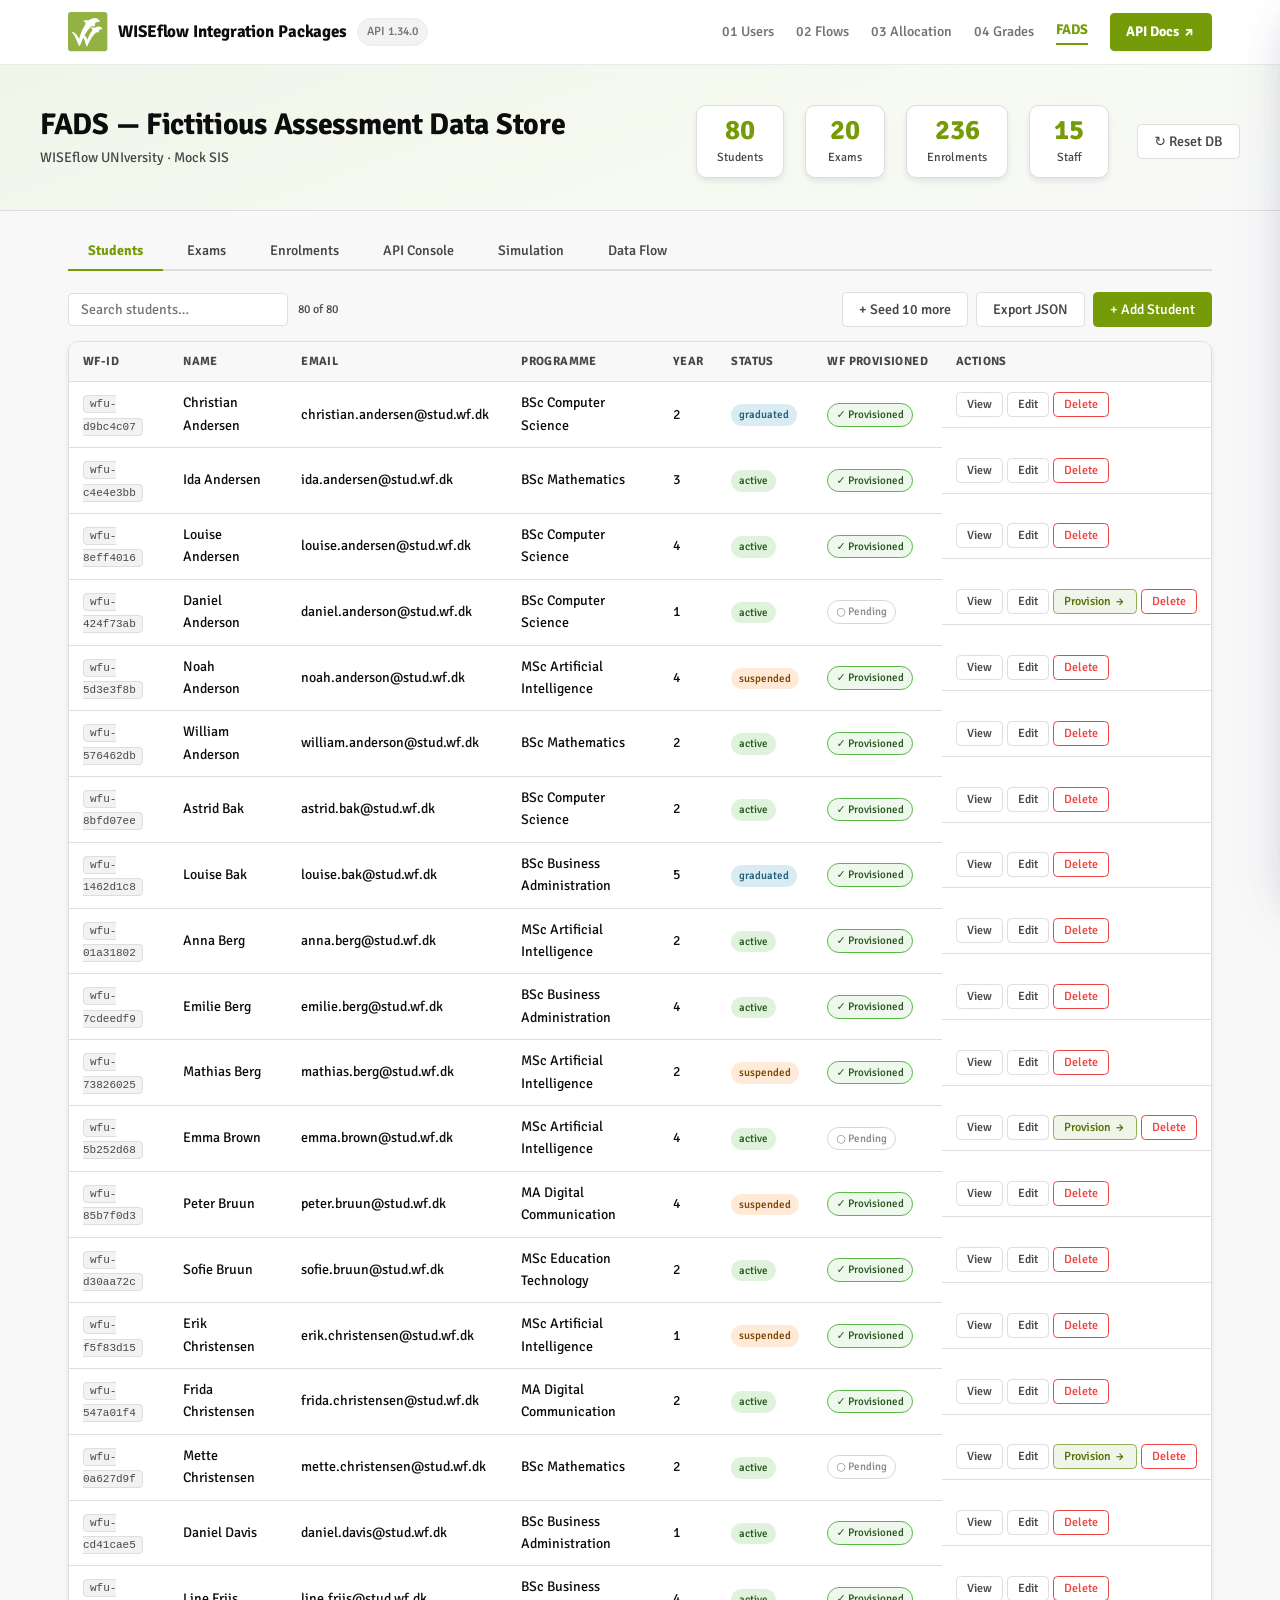
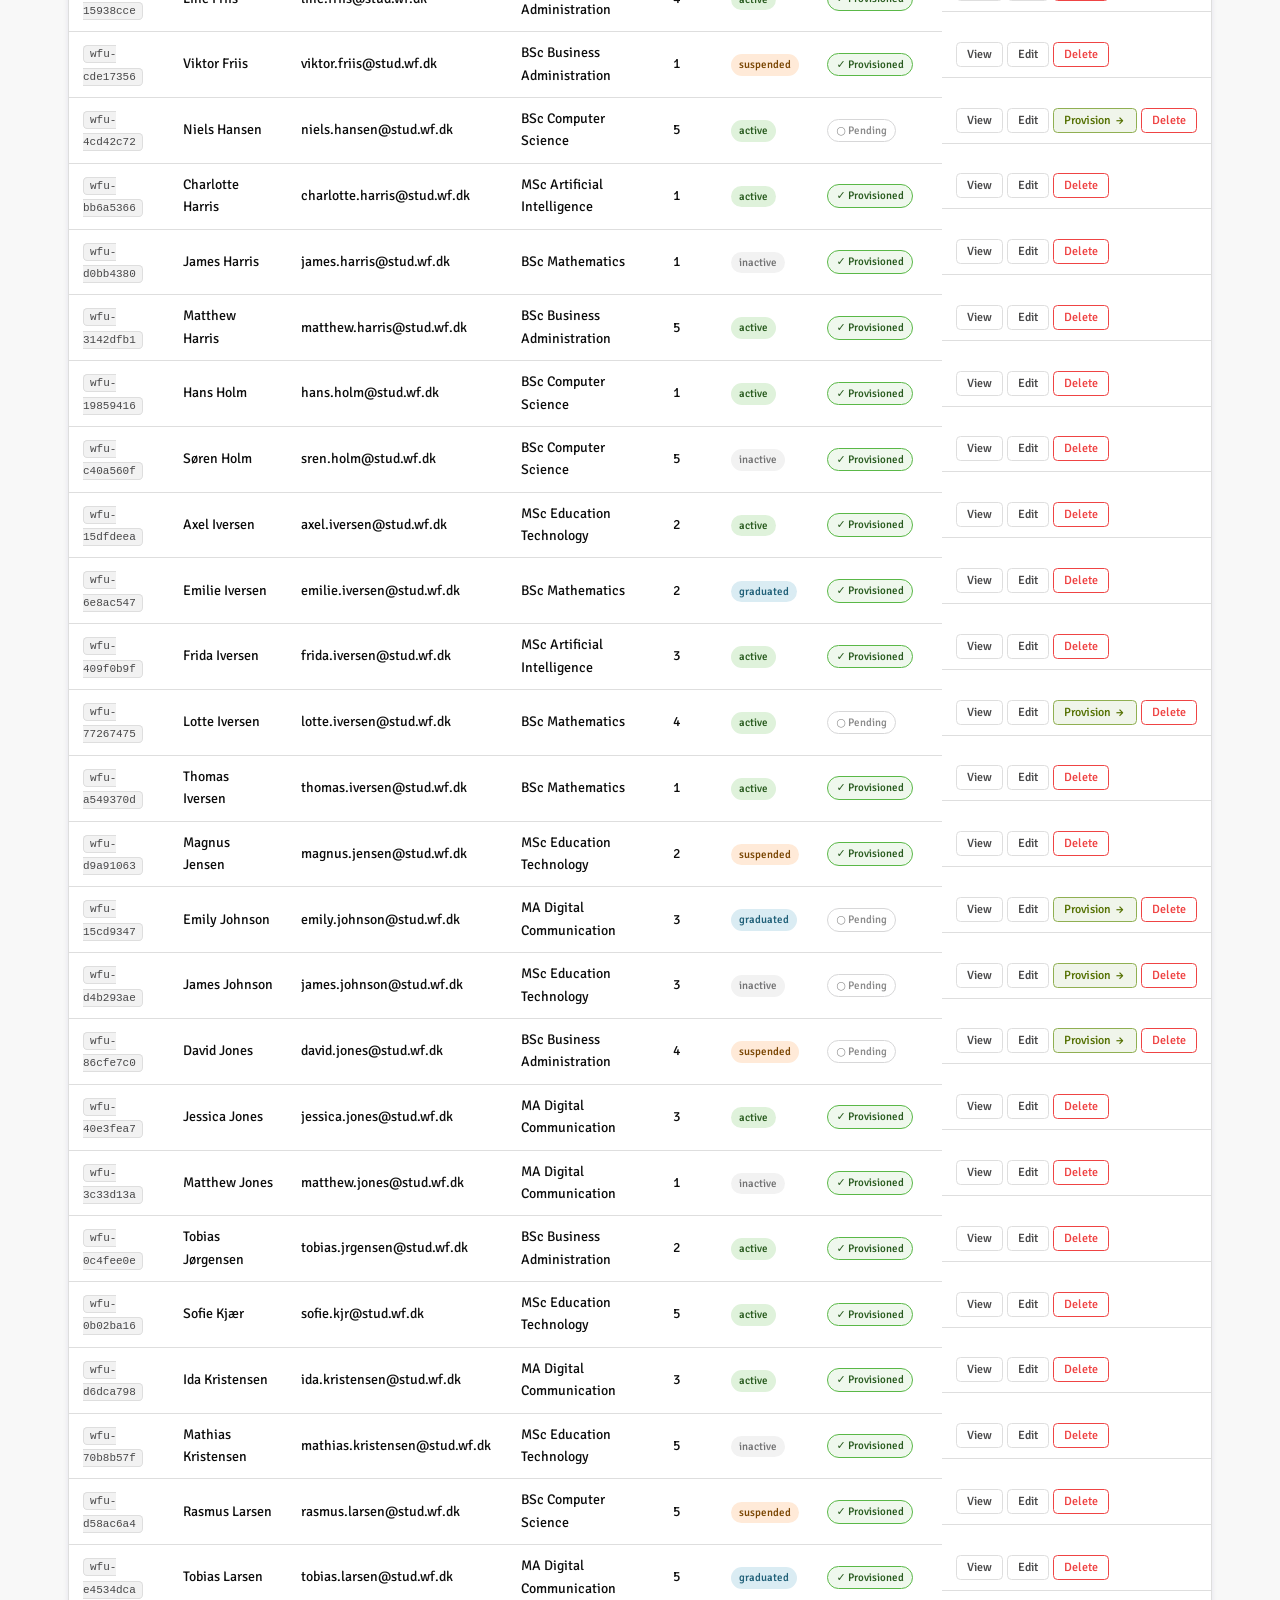
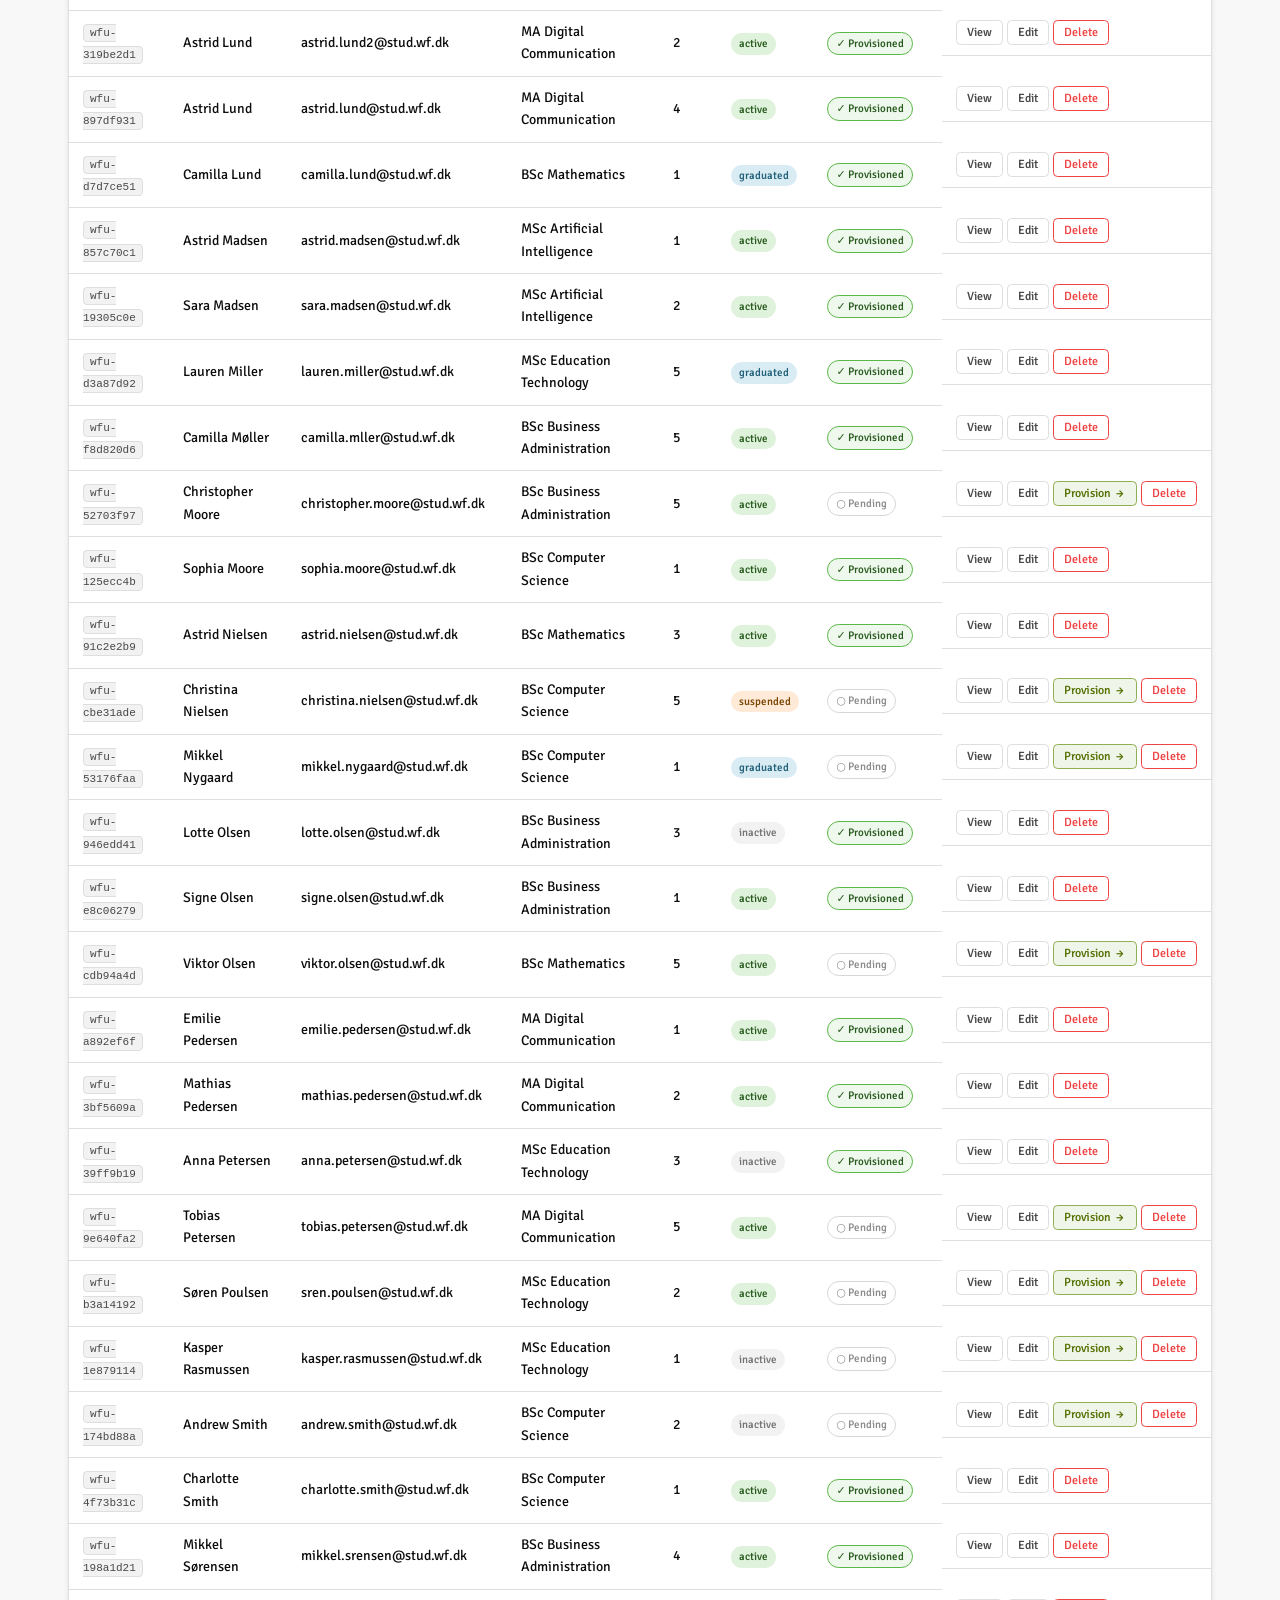
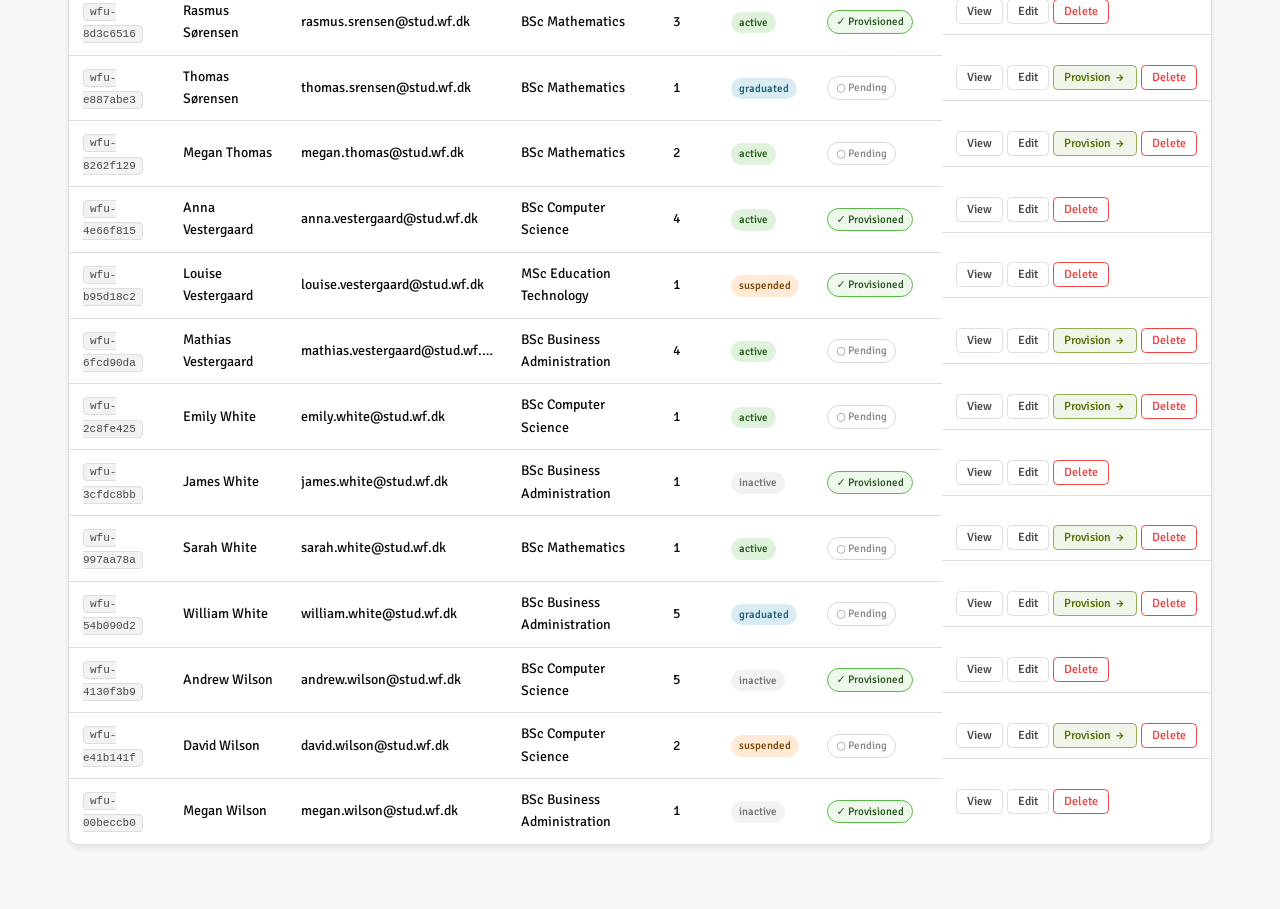
==== commit 8c55c6e7: "chore(release): v1.0.3 — align API shapes with spec + live API, add FADS Simulation/Data Flow tabs -" ====
--- a/web/fads.html
+++ b/web/fads.html
@@ -9,7 +9,7 @@
   <link rel="icon" type="image/svg+xml" href="assets/wiseflow-mark.svg" />
   <link rel="stylesheet" href="tokens.css" />
   <link rel="stylesheet" href="styles.css?v=4" />
-  <link rel="stylesheet" href="fads.css?v=5" />
+  <link rel="stylesheet" href="fads.css?v=8" />
 </head>
 <body>
 
@@ -101,6 +101,8 @@
       <button class="tab-btn"        data-tab="exams"       role="tab" aria-selected="false">Exams</button>
       <button class="tab-btn"        data-tab="enrolments"  role="tab" aria-selected="false">Enrolments</button>
       <button class="tab-btn"        data-tab="api-console" role="tab" aria-selected="false">API Console</button>
+      <button class="tab-btn"        data-tab="simulation"  role="tab" aria-selected="false">Simulation</button>
+      <button class="tab-btn"        data-tab="dataflow"    role="tab" aria-selected="false">Data Flow</button>
     </div>
 
     <!-- ── Students panel ──────────────────────────────────────────────── -->
@@ -447,7 +449,7 @@
                   <span class="api-block-label">Step B — Response</span>
                   <button class="btn-copy" onclick="copyCode('api-w3-marks-response')">Copy</button>
                 </div>
-                <pre id="api-w3-marks-response" class="api-code"><span class="jc">// Grade details for one participant</span></pre>
+                <pre id="api-w3-marks-response" class="api-code"><span class="jc">// Per-item marks for one participant</span></pre>
               </div>
             </div>
           </div>
@@ -464,8 +466,81 @@
       </div>
     </div>
 
+    <!-- ── Simulation panel ──────────────────────────────────────────────── -->
+    <div id="tab-simulation" class="tab-panel" role="tabpanel">
+      <div class="sim-wrap">
+
+        <div class="sim-intro">
+          <h2>End-to-end simulation</h2>
+          <p>Follow one student's exam down the whole integration string — provisioned in FADS,
+             pushed into WISEflow, then returned as a <strong>webhook</strong> that lands the final
+             grade back in FADS. The last two stages are <em>push</em> events WISEflow sends to you;
+             no polling required.</p>
+          <div class="sim-controls">
+            <button id="sim-run" class="btn-primary" onclick="runSimulation()">&#9658; Run simulation</button>
+            <button id="sim-reset" class="btn-secondary" onclick="resetSimulation()">&#8635; Reset</button>
+            <label class="sim-speed-label">Speed
+              <select id="sim-speed" class="search-input">
+                <option value="0.5">0.5&times;</option>
+                <option value="1" selected>1&times;</option>
+                <option value="2">2&times;</option>
+              </select>
+            </label>
+            <span class="sim-legend">
+              <span class="sim-legend-item"><span class="sim-dot sim-dot-req"></span>SIS &rarr; WISEflow (request)</span>
+              <span class="sim-legend-item"><span class="sim-dot sim-dot-hook"></span>WISEflow &rarr; SIS (webhook)</span>
+            </span>
+          </div>
+        </div>
+
+        <div id="sim-track" class="sim-track" aria-label="Integration lifecycle"></div>
+
+        <div class="sim-lower">
+          <div id="sim-detail" class="sim-detail">
+            <div class="sim-detail-empty">Press <strong>Run simulation</strong> to send data down the line.</div>
+          </div>
+          <div id="sim-record" class="sim-record"></div>
+        </div>
+
+      </div>
+    </div>
+
+    <div id="tab-dataflow" class="tab-panel" role="tabpanel">
+      <div class="df-wrap">
+
+        <div class="sim-intro">
+          <h2>Data flow model</h2>
+          <p>A full sequence model between <strong>FADS (SIS)</strong> and <strong>WISEflow</strong>.
+             Each stage shows the endpoint, the payload posted and returned, and a moving
+             <em>user / flow / file / grade</em> token travelling the wire. The checklist on the
+             right tracks what data each step updates — and what runs next.</p>
+          <div class="sim-controls">
+            <button id="df-run" class="btn-primary" onclick="runDataflow()">&#9658; Run walkthrough</button>
+            <button id="df-reset" class="btn-secondary" onclick="resetDataflow()">&#8635; Reset</button>
+            <label class="sim-speed-label">Speed
+              <select id="df-speed" class="search-input">
+                <option value="0.5">0.5&times;</option>
+                <option value="1" selected>1&times;</option>
+                <option value="2">2&times;</option>
+              </select>
+            </label>
+            <span class="sim-legend">
+              <span class="sim-legend-item"><span class="sim-dot sim-dot-req"></span>SIS &rarr; WISEflow (request)</span>
+              <span class="sim-legend-item"><span class="sim-dot sim-dot-hook"></span>WISEflow &rarr; SIS (webhook)</span>
+            </span>
+          </div>
+        </div>
+
+        <div class="df-main">
+          <div id="df-diagram" class="df-diagram" aria-label="Data flow sequence"></div>
+          <aside id="df-checklist" class="df-checklist"></aside>
+        </div>
+
+      </div>
+    </div>
+
   </main>
 
-  <script src="fads.js?v=4"></script>
+  <script src="fads.js?v=9"></script>
 </body>
 </html>
--- a/web/fads.css
+++ b/web/fads.css
@@ -956,9 +956,528 @@
   font-style: italic;
 }
 
+/* ── Simulation ─────────────────────────────────────────────────────────── */
+
+.sim-wrap { display: flex; flex-direction: column; gap: var(--wf-spacings-5); }
+
+.sim-intro h2 {
+  font-size: var(--wf-typography-size-4);
+  font-weight: var(--wf-typography-weight-bold);
+  margin: 0 0 var(--wf-spacings-2);
+  color: var(--wf-colors-text-default);
+}
+.sim-intro p {
+  margin: 0;
+  max-width: 760px;
+  color: var(--wf-colors-text-secondary);
+  font-size: var(--wf-typography-size-2);
+  line-height: 1.6;
+}
+
+.sim-controls {
+  display: flex;
+  align-items: center;
+  flex-wrap: wrap;
+  gap: var(--wf-spacings-3);
+  margin-top: var(--wf-spacings-4);
+}
+.sim-speed-label {
+  display: inline-flex;
+  align-items: center;
+  gap: var(--wf-spacings-2);
+  font-size: var(--wf-typography-size-1);
+  color: var(--wf-colors-text-grey);
+}
+.sim-speed-label .search-input { width: auto; padding: 6px 8px; }
+
+.sim-legend {
+  display: inline-flex;
+  flex-wrap: wrap;
+  gap: var(--wf-spacings-4);
+  margin-left: auto;
+  font-size: var(--wf-typography-size-1);
+  color: var(--wf-colors-text-grey);
+}
+.sim-legend-item { display: inline-flex; align-items: center; gap: 6px; }
+.sim-dot { width: 10px; height: 10px; border-radius: 50%; display: inline-block; }
+.sim-dot-req  { background: var(--wf-colors-primary-9); }
+.sim-dot-hook { background: var(--wf-colors-light-blue-9); }
+
+/* Track */
+.sim-track {
+  border: 1px solid var(--wf-colors-border-default);
+  border-radius: var(--wf-borders-radius-2);
+  background: var(--wf-colors-background-default);
+  box-shadow: var(--wf-shadows-2);
+  padding: var(--wf-spacings-6) var(--wf-spacings-5);
+  overflow-x: auto;
+}
+.sim-rail {
+  display: flex;
+  align-items: flex-start;
+  min-width: 760px;
+}
+
+.sim-node {
+  display: flex;
+  flex-direction: column;
+  align-items: center;
+  text-align: center;
+  width: 124px;
+  flex: 0 0 124px;
+}
+.sim-node-dot {
+  width: 44px;
+  height: 44px;
+  border-radius: 50%;
+  border: 2px solid var(--wf-colors-gray-5);
+  background: var(--wf-colors-gray-1);
+  color: var(--wf-colors-gray-9);
+  display: flex;
+  align-items: center;
+  justify-content: center;
+  font-weight: var(--wf-typography-weight-bold);
+  font-size: var(--wf-typography-size-2);
+  transition: transform .25s ease, box-shadow .25s ease, background .25s ease, border-color .25s ease, color .25s ease;
+}
+.sim-node-title {
+  margin-top: var(--wf-spacings-2);
+  font-size: var(--wf-typography-size-1);
+  font-weight: var(--wf-typography-weight-bold);
+  color: var(--wf-colors-text-grey);
+}
+.sim-node-sub {
+  font-family: var(--font-mono, monospace);
+  font-size: 10px;
+  color: var(--wf-colors-gray-9);
+  line-height: 1.4;
+  word-break: break-word;
+}
+.sim-node-system {
+  font-size: 9px;
+  text-transform: uppercase;
+  letter-spacing: 0.5px;
+  font-weight: var(--wf-typography-weight-bold);
+  padding: 1px 6px;
+  border-radius: var(--wf-borders-radius-round);
+  margin-bottom: 6px;
+}
+.sim-system-sis { background: var(--wf-colors-primary-2);   color: var(--wf-colors-primary-11); }
+.sim-system-wf  { background: var(--wf-colors-light-blue-2); color: var(--wf-colors-light-blue-11); }
+
+/* Active / done node states */
+.sim-node.is-active .sim-node-dot {
+  transform: scale(1.12);
+  color: #fff;
+}
+.sim-node-req.is-active .sim-node-dot {
+  background: var(--wf-colors-primary-9);
+  border-color: var(--wf-colors-primary-9);
+  box-shadow: 0 0 0 6px var(--wf-colors-green-alpha-2);
+  animation: simPulse 1.1s ease-in-out infinite;
+}
+.sim-node-hook.is-active .sim-node-dot {
+  background: var(--wf-colors-light-blue-9);
+  border-color: var(--wf-colors-light-blue-9);
+  box-shadow: 0 0 0 6px var(--wf-colors-light-blue-2);
+  animation: simPulse 1.1s ease-in-out infinite;
+}
+.sim-node.is-active .sim-node-title { color: var(--wf-colors-text-default); }
+.sim-node.is-done .sim-node-dot { color: #fff; }
+.sim-node-req.is-done .sim-node-dot  { background: var(--wf-colors-primary-9);    border-color: var(--wf-colors-primary-9); }
+.sim-node-hook.is-done .sim-node-dot { background: var(--wf-colors-light-blue-9); border-color: var(--wf-colors-light-blue-9); }
+
+@keyframes simPulse {
+  0%, 100% { box-shadow: 0 0 0 4px var(--wf-colors-green-alpha-2); }
+  50%      { box-shadow: 0 0 0 9px transparent; }
+}
+
+/* Connectors + packets */
+.sim-connector {
+  position: relative;
+  flex: 1 1 40px;
+  min-width: 40px;
+  height: 3px;
+  margin-top: 21px;
+  background: var(--wf-colors-gray-4);
+  border-radius: 2px;
+}
+.sim-connector-hook { background: repeating-linear-gradient(90deg, var(--wf-colors-light-blue-2) 0 6px, transparent 6px 12px); }
+.sim-packet {
+  position: absolute;
+  top: 50%;
+  left: 0;
+  width: 12px;
+  height: 12px;
+  border-radius: 50%;
+  transform: translate(-50%, -50%);
+  opacity: 0;
+}
+.sim-connector-req .sim-packet  { background: var(--wf-colors-primary-9);    box-shadow: 0 0 8px var(--wf-colors-primary-9); }
+.sim-connector-hook .sim-packet { background: var(--wf-colors-light-blue-9); box-shadow: 0 0 8px var(--wf-colors-light-blue-9); }
+.sim-connector.is-flowing .sim-packet {
+  opacity: 1;
+  left: 100%;
+  transition: left var(--sim-flow, 0.9s) linear, opacity .2s ease;
+}
+.sim-no-anim .sim-packet,
+.sim-no-anim .sim-node-dot { transition: none !important; animation: none !important; }
+
+/* Lower panels */
+.sim-lower {
+  display: grid;
+  grid-template-columns: 1fr 280px;
+  gap: var(--wf-spacings-5);
+  align-items: start;
+}
+
+.sim-detail {
+  border: 1px solid var(--wf-colors-border-default);
+  border-radius: var(--wf-borders-radius-2);
+  background: var(--wf-colors-background-default);
+  box-shadow: var(--wf-shadows-2);
+  padding: var(--wf-spacings-5);
+  min-height: 200px;
+}
+.sim-detail-empty {
+  color: var(--wf-colors-text-grey);
+  font-style: italic;
+  font-size: var(--wf-typography-size-2);
+  padding: var(--wf-spacings-6) 0;
+  text-align: center;
+}
+.sim-detail-head {
+  display: flex;
+  align-items: center;
+  flex-wrap: wrap;
+  gap: var(--wf-spacings-2);
+  margin-bottom: var(--wf-spacings-3);
+}
+.sim-detail-url {
+  font-family: var(--font-mono, monospace);
+  font-size: var(--wf-typography-size-1);
+  color: var(--wf-colors-text-default);
+  word-break: break-all;
+}
+.sim-dir-badge {
+  font-size: 10px;
+  font-weight: var(--wf-typography-weight-bold);
+  text-transform: uppercase;
+  letter-spacing: 0.5px;
+  padding: 2px 8px;
+  border-radius: var(--wf-borders-radius-round);
+}
+.sim-dir-req  { background: var(--wf-colors-primary-2);    color: var(--wf-colors-primary-11); }
+.sim-dir-hook { background: var(--wf-colors-light-blue-2); color: var(--wf-colors-light-blue-11); }
+.sim-event-chip {
+  font-family: var(--font-mono, monospace);
+  font-size: 10px;
+  font-weight: var(--wf-typography-weight-bold);
+  padding: 2px 8px;
+  border-radius: var(--wf-borders-radius-1);
+  background: var(--wf-colors-light-blue-9);
+  color: #fff;
+}
+.sim-detail-note {
+  margin: 0 0 var(--wf-spacings-4);
+  font-size: var(--wf-typography-size-2);
+  color: var(--wf-colors-text-secondary);
+}
+.sim-detail-blocks { display: grid; grid-template-columns: 1fr 1fr; gap: var(--wf-spacings-3); }
+.sim-detail-label {
+  font-size: var(--wf-typography-size-1);
+  text-transform: uppercase;
+  letter-spacing: 0.5px;
+  color: var(--wf-colors-text-grey);
+  margin-bottom: 4px;
+}
+.sim-detail-block pre.api-code {
+  background: var(--wf-colors-gray-12);
+  border-radius: var(--wf-borders-radius-1);
+}
+
+/* Record card */
+.sim-record {
+  border: 1px solid var(--wf-colors-border-default);
+  border-radius: var(--wf-borders-radius-2);
+  background: var(--wf-colors-gray-1);
+  box-shadow: var(--wf-shadows-2);
+  padding: var(--wf-spacings-5);
+}
+.sim-record-head {
+  font-size: var(--wf-typography-size-1);
+  text-transform: uppercase;
+  letter-spacing: 0.5px;
+  color: var(--wf-colors-text-grey);
+  font-weight: var(--wf-typography-weight-bold);
+  margin-bottom: var(--wf-spacings-3);
+  padding-bottom: var(--wf-spacings-2);
+  border-bottom: 1px solid var(--wf-colors-border-default);
+}
+.sim-record-row {
+  display: flex;
+  flex-direction: column;
+  gap: 2px;
+  margin-bottom: var(--wf-spacings-3);
+}
+.sim-record-row label {
+  font-size: 10px;
+  text-transform: uppercase;
+  letter-spacing: 0.5px;
+  color: var(--wf-colors-gray-9);
+}
+.sim-record-row span { font-size: var(--wf-typography-size-2); color: var(--wf-colors-text-default); }
+.sim-record-grade { margin-bottom: 0; }
+.sim-grade {
+  font-size: var(--wf-typography-size-3);
+  font-weight: var(--wf-typography-weight-bold);
+}
+.sim-grade-awaiting { color: var(--wf-colors-gray-9); font-style: italic; font-weight: normal; font-size: var(--wf-typography-size-2); }
+.sim-grade.is-updated {
+  color: var(--wf-colors-primary-11);
+  animation: simGradeFlash 1s ease;
+}
+@keyframes simGradeFlash {
+  0%   { background: var(--wf-colors-green-alpha-4); transform: scale(0.96); }
+  40%  { background: var(--wf-colors-green-alpha-2); transform: scale(1.05); }
+  100% { background: transparent; transform: scale(1); }
+}
+
+@media (prefers-reduced-motion: reduce) {
+  .sim-node-dot, .sim-packet, .sim-grade.is-updated { animation: none !important; }
+}
+
+/* ── Data Flow tab (sequence model) ──────────────────────────────────────────*/
+
+.df-wrap { --df-inset: 120px; }
+.df-main {
+  display: grid;
+  grid-template-columns: 1fr 280px;
+  gap: var(--wf-spacings-5);
+  align-items: start;
+}
+
+.df-diagram { position: relative; }
+.df-no-anim * { transition: none !important; animation: none !important; }
+
+.df-lifelines { position: relative; height: 34px; margin-bottom: var(--wf-spacings-3); }
+.df-life {
+  position: absolute;
+  top: 0;
+  display: inline-flex;
+  align-items: baseline;
+  gap: 6px;
+  font-weight: var(--wf-typography-weight-bold);
+  font-size: var(--wf-typography-size-2);
+  color: var(--wf-colors-text-default);
+  padding: 4px 12px;
+  border-radius: var(--wf-borders-radius-round);
+  background: var(--wf-colors-gray-2);
+}
+.df-life small { font-size: 10px; font-weight: normal; color: var(--wf-colors-gray-9); }
+.df-life-sis { left: var(--df-inset); transform: translateX(-50%); }
+.df-life-wf  { right: var(--df-inset); transform: translateX(50%); }
+
+.df-spine {
+  position: absolute;
+  top: 34px;
+  bottom: 0;
+  width: 0;
+  border-left: 2px dashed var(--wf-colors-gray-4);
+  z-index: 0;
+}
+.df-spine-left  { left: var(--df-inset); }
+.df-spine-right { right: var(--df-inset); }
+
+.df-stages { position: relative; z-index: 1; display: flex; flex-direction: column; gap: var(--wf-spacings-4); }
+
+.df-stage {
+  border: 1px solid var(--wf-colors-border-default);
+  border-radius: var(--wf-borders-radius-2);
+  background: var(--wf-colors-background-default);
+  box-shadow: var(--wf-shadows-2);
+  padding: var(--wf-spacings-4);
+  transition: border-color .25s ease, box-shadow .25s ease, opacity .25s ease;
+  opacity: 0.62;
+}
+.df-stage.is-active,
+.df-stage.is-done { opacity: 1; }
+.df-stage.is-active { border-color: var(--wf-colors-primary-9); box-shadow: 0 0 0 3px var(--wf-colors-green-alpha-2); }
+.df-stage-hook.is-active { border-color: var(--wf-colors-light-blue-9); box-shadow: 0 0 0 3px var(--wf-colors-light-blue-2); }
+
+.df-stage-head {
+  display: flex;
+  align-items: center;
+  flex-wrap: wrap;
+  gap: var(--wf-spacings-2);
+  margin-bottom: var(--wf-spacings-3);
+}
+.df-num {
+  flex: 0 0 auto;
+  width: 22px; height: 22px;
+  border-radius: 50%;
+  background: var(--wf-colors-primary-9);
+  color: #fff;
+  font-size: 11px;
+  font-weight: var(--wf-typography-weight-bold);
+  display: inline-flex; align-items: center; justify-content: center;
+}
+.df-stage-hook .df-num { background: var(--wf-colors-light-blue-9); }
+.df-stage-title { font-weight: var(--wf-typography-weight-bold); font-size: var(--wf-typography-size-2); color: var(--wf-colors-text-default); }
+.df-endpoint {
+  font-family: var(--font-mono, monospace);
+  font-size: var(--wf-typography-size-1);
+  color: var(--wf-colors-text-default);
+  word-break: break-all;
+}
+
+/* Wire + travelling token */
+.df-wire { position: relative; height: 42px; margin: var(--wf-spacings-2) var(--df-inset); }
+.df-wire::before {
+  content: '';
+  position: absolute;
+  top: 50%; left: 0; right: 0;
+  height: 2px;
+  background: var(--wf-colors-primary-9);
+  transform: translateY(-50%);
+}
+.df-wire-rev::before { background: repeating-linear-gradient(90deg, var(--wf-colors-light-blue-9) 0 6px, transparent 6px 12px); }
+.df-wire::after {
+  content: '';
+  position: absolute;
+  top: 50%; right: -1px;
+  width: 0; height: 0;
+  border-top: 5px solid transparent;
+  border-bottom: 5px solid transparent;
+  border-left: 8px solid var(--wf-colors-primary-9);
+  transform: translateY(-50%);
+}
+.df-wire-rev::after {
+  right: auto; left: -1px;
+  border-left: none;
+  border-right: 8px solid var(--wf-colors-light-blue-9);
+}
+.df-dir-label {
+  position: absolute;
+  top: -2px; left: 50%;
+  transform: translateX(-50%);
+  font-size: 10px;
+  text-transform: uppercase;
+  letter-spacing: 0.5px;
+  color: var(--wf-colors-text-grey);
+  background: var(--wf-colors-background-default);
+  padding: 0 8px;
+}
+.df-token {
+  position: absolute;
+  top: 50%; left: 0;
+  width: 34px; height: 34px;
+  margin-left: -17px;
+  border-radius: 50%;
+  background: var(--wf-colors-background-default);
+  display: inline-flex; align-items: center; justify-content: center;
+  transform: translateY(-50%);
+  opacity: 0;
+  z-index: 2;
+}
+.df-token-req  { border: 2px solid var(--wf-colors-primary-9);    color: var(--wf-colors-primary-11); }
+.df-token-hook { border: 2px solid var(--wf-colors-light-blue-9); color: var(--wf-colors-light-blue-11); }
+.df-wire-rev .df-token { left: 100%; }
+.df-stage.is-active .df-token {
+  opacity: 1;
+  left: 100%;
+  transition: left var(--df-flow, 1s) linear, opacity .2s ease;
+}
+.df-stage.is-active .df-wire-rev .df-token { left: 0; }
+.df-stage.is-done .df-token { opacity: 1; left: 100%; }
+.df-stage.is-done .df-wire-rev .df-token { left: 0; }
+
+/* Payloads */
+.df-payloads { display: grid; grid-template-columns: 1fr 1fr; gap: var(--wf-spacings-3); }
+.df-payload-label {
+  font-size: var(--wf-typography-size-1);
+  text-transform: uppercase;
+  letter-spacing: 0.5px;
+  color: var(--wf-colors-text-grey);
+  margin-bottom: 4px;
+}
+.df-payload pre.api-code {
+  background: var(--wf-colors-gray-12);
+  border-radius: var(--wf-borders-radius-1);
+  margin: 0;
+}
+.df-stage-note { margin: var(--wf-spacings-3) 0 0; font-size: var(--wf-typography-size-2); color: var(--wf-colors-text-secondary); }
+
+/* Checklist */
+.df-checklist {
+  position: sticky;
+  top: var(--wf-spacings-4);
+  border: 1px solid var(--wf-colors-border-default);
+  border-radius: var(--wf-borders-radius-2);
+  background: var(--wf-colors-gray-1);
+  box-shadow: var(--wf-shadows-2);
+  padding: var(--wf-spacings-5);
+}
+.df-check-head {
+  font-size: var(--wf-typography-size-1);
+  text-transform: uppercase;
+  letter-spacing: 0.5px;
+  color: var(--wf-colors-text-grey);
+  font-weight: var(--wf-typography-weight-bold);
+  margin-bottom: var(--wf-spacings-3);
+  padding-bottom: var(--wf-spacings-2);
+  border-bottom: 1px solid var(--wf-colors-border-default);
+}
+.df-check {
+  display: flex;
+  align-items: flex-start;
+  gap: var(--wf-spacings-2);
+  padding: var(--wf-spacings-2) 0;
+}
+.df-check-box {
+  flex: 0 0 auto;
+  width: 20px; height: 20px;
+  border-radius: 50%;
+  border: 1.5px solid var(--wf-colors-gray-4);
+  color: var(--wf-colors-gray-9);
+  font-size: 11px;
+  font-weight: var(--wf-typography-weight-bold);
+  display: inline-flex; align-items: center; justify-content: center;
+}
+.df-check.is-done .df-check-box { background: var(--wf-colors-primary-9); border-color: var(--wf-colors-primary-9); color: #fff; }
+.df-check.is-next .df-check-box { border-color: var(--wf-colors-primary-9); color: var(--wf-colors-primary-11); }
+.df-check-title { font-size: var(--wf-typography-size-2); color: var(--wf-colors-text-default); }
+.df-check.is-done .df-check-title { color: var(--wf-colors-text-secondary); }
+.df-check-update {
+  font-family: var(--font-mono, monospace);
+  font-size: 11px;
+  color: var(--wf-colors-primary-11);
+  margin-top: 2px;
+}
+.df-check-next { font-size: 11px; font-weight: var(--wf-typography-weight-bold); color: var(--wf-colors-primary-11); margin-top: 2px; }
+.df-check-summary {
+  margin-top: var(--wf-spacings-3);
+  padding-top: var(--wf-spacings-3);
+  border-top: 1px solid var(--wf-colors-border-default);
+  font-size: var(--wf-typography-size-2);
+  color: var(--wf-colors-text-secondary);
+}
+.df-check-summary.is-complete { color: var(--wf-colors-primary-11); font-weight: var(--wf-typography-weight-bold); }
+
+@media (prefers-reduced-motion: reduce) {
+  .df-token { transition: none !important; }
+}
+
 /* ── Responsive ───────────────────────────────────────────────────────────── */
 
 @media (max-width: 768px) {
+  .sim-lower { grid-template-columns: 1fr; }
+  .sim-detail-blocks { grid-template-columns: 1fr; }
+  .sim-legend { margin-left: 0; }
+  .df-wrap { --df-inset: 56px; }
+  .df-main { grid-template-columns: 1fr; }
+  .df-checklist { position: static; }
+  .df-payloads { grid-template-columns: 1fr; }
   .fads-app { padding: 0 var(--wf-spacings-4) var(--wf-spacings-6); }
   .fads-hero { padding: 24px var(--wf-spacings-4) 20px; }
   .fads-hero-inner { gap: var(--wf-spacings-4); }
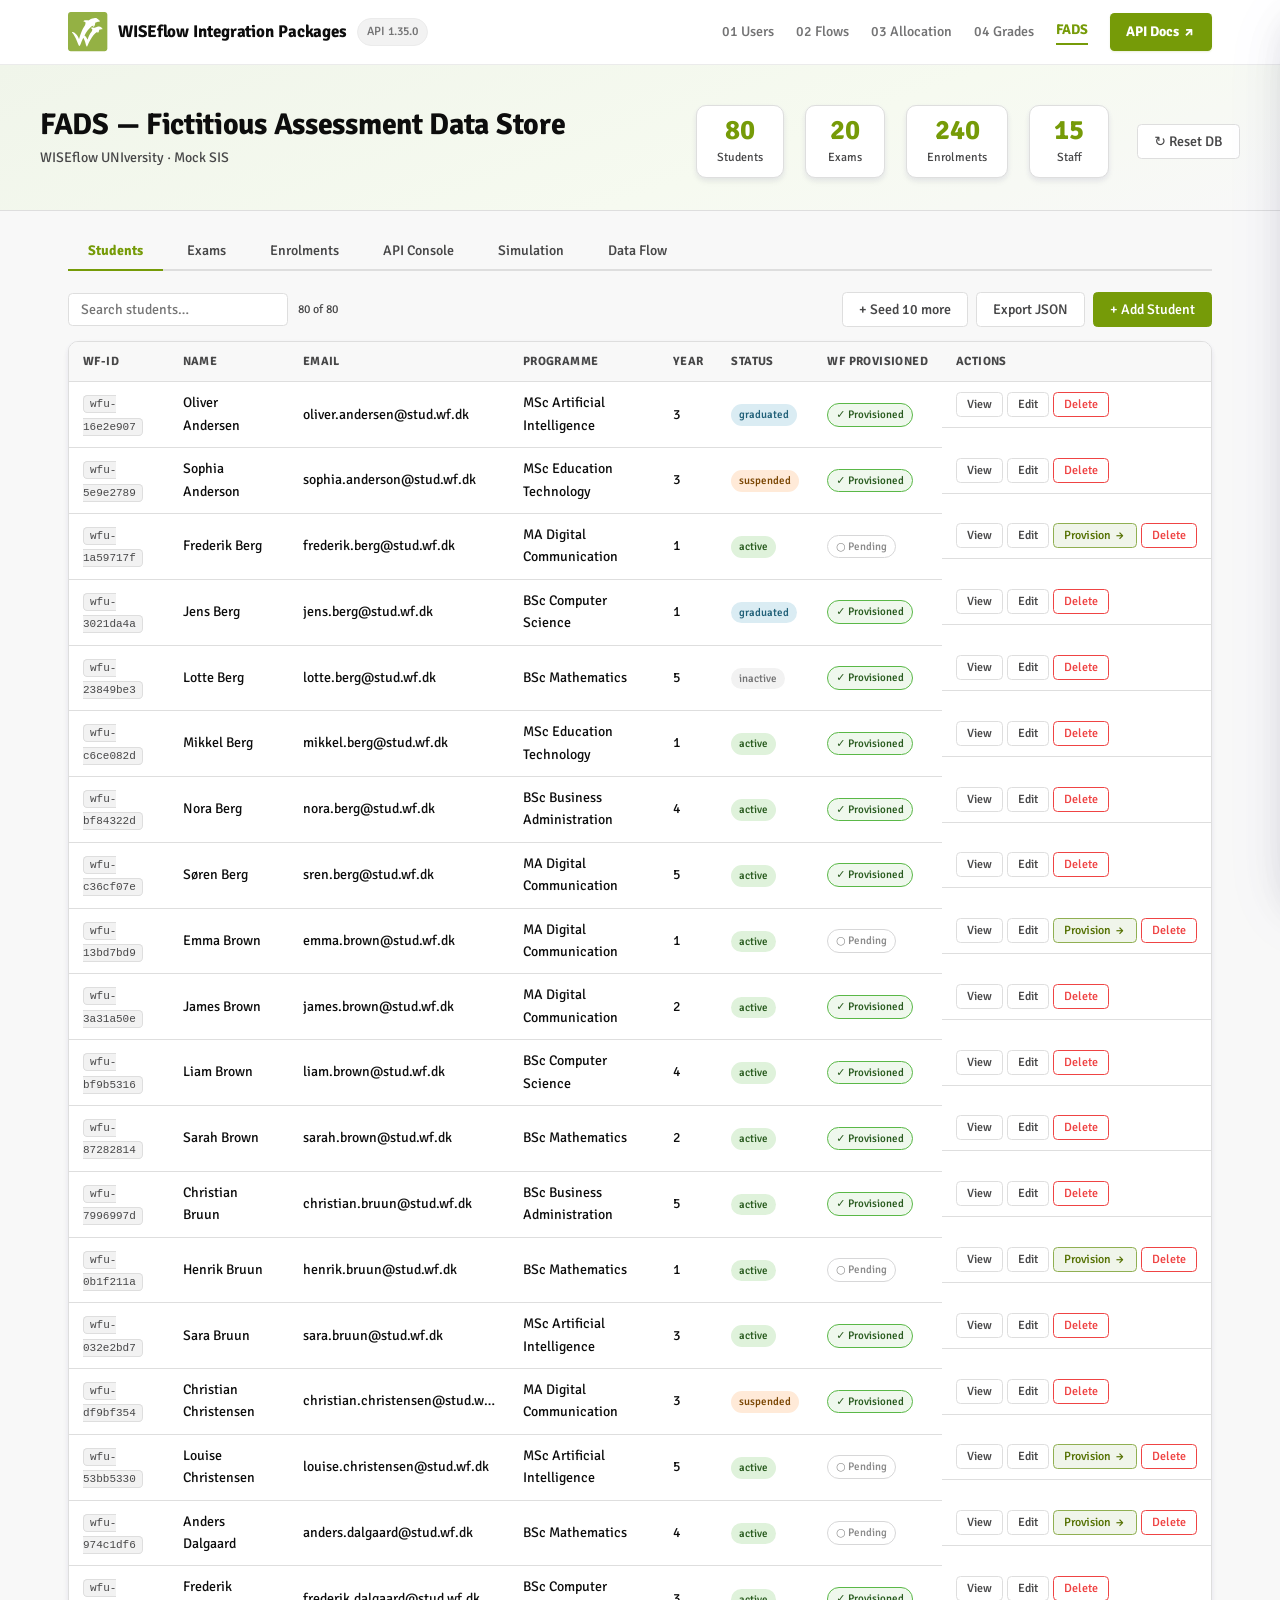
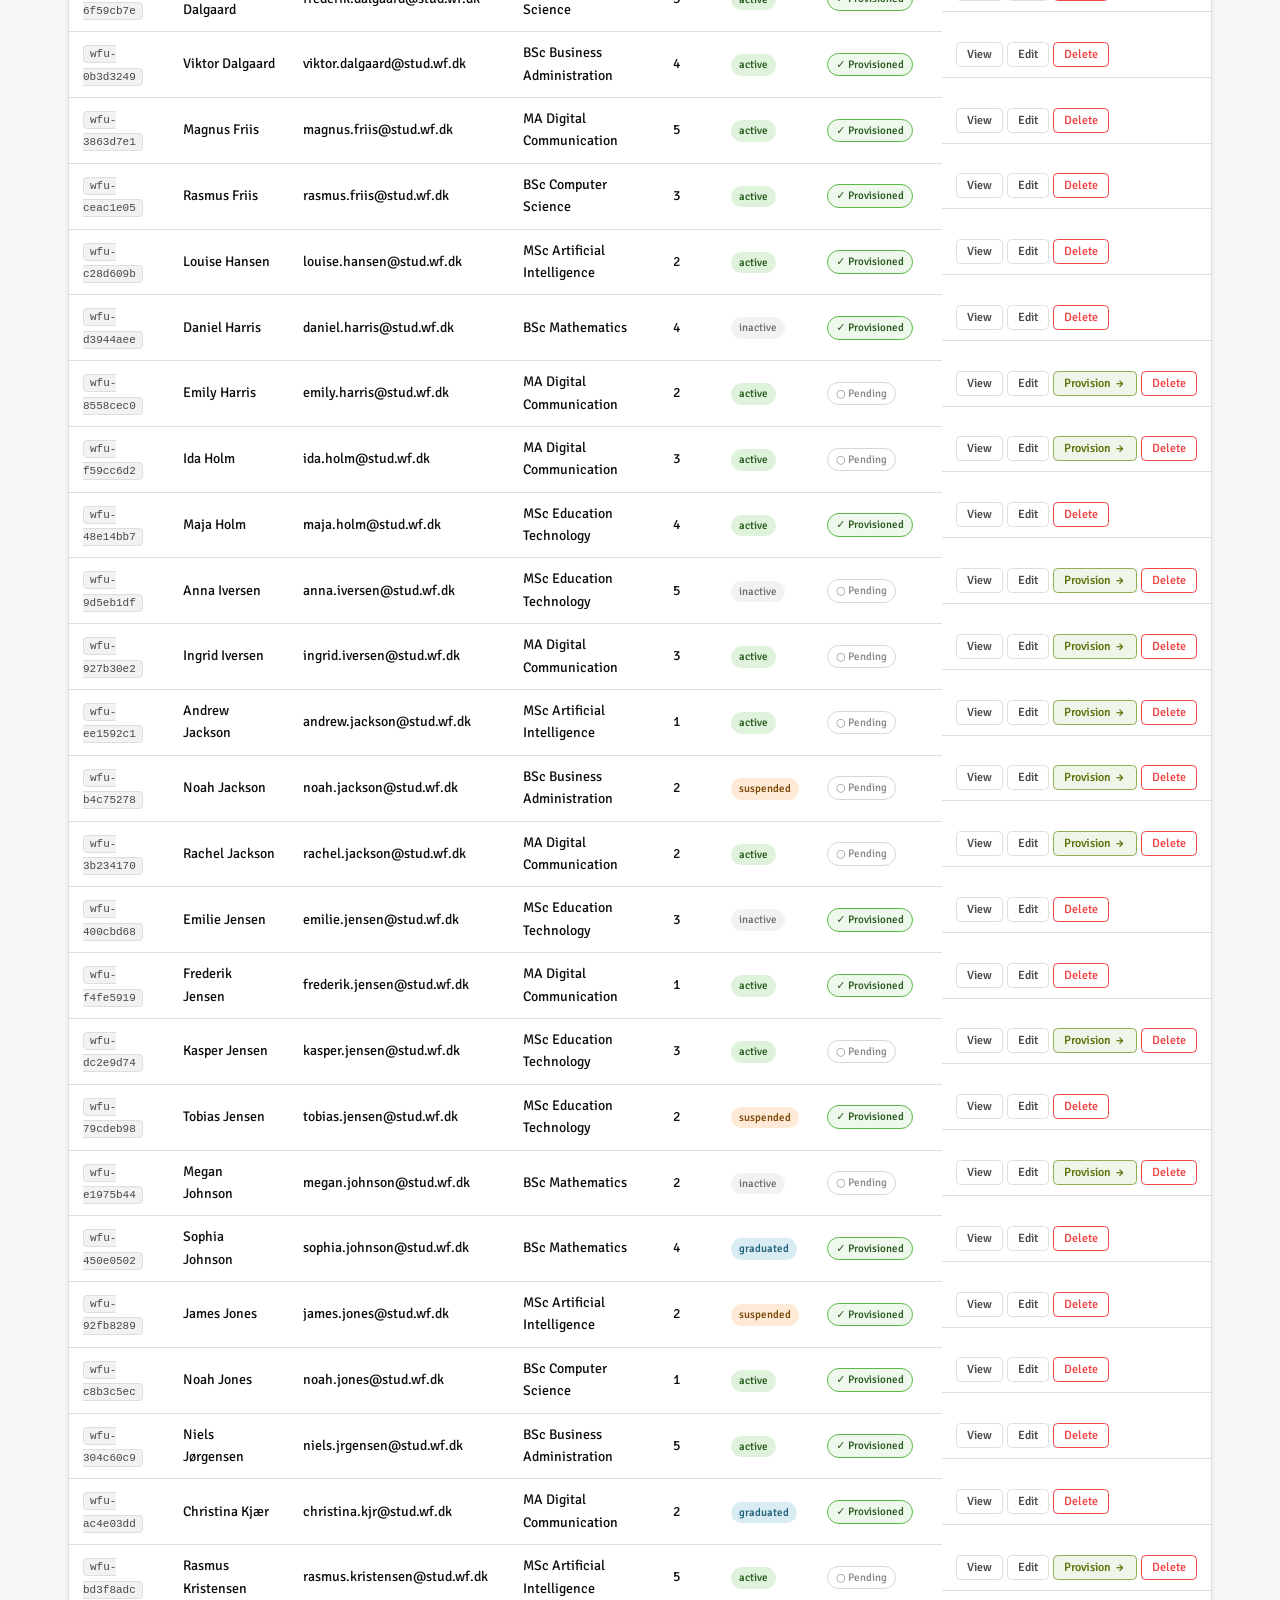
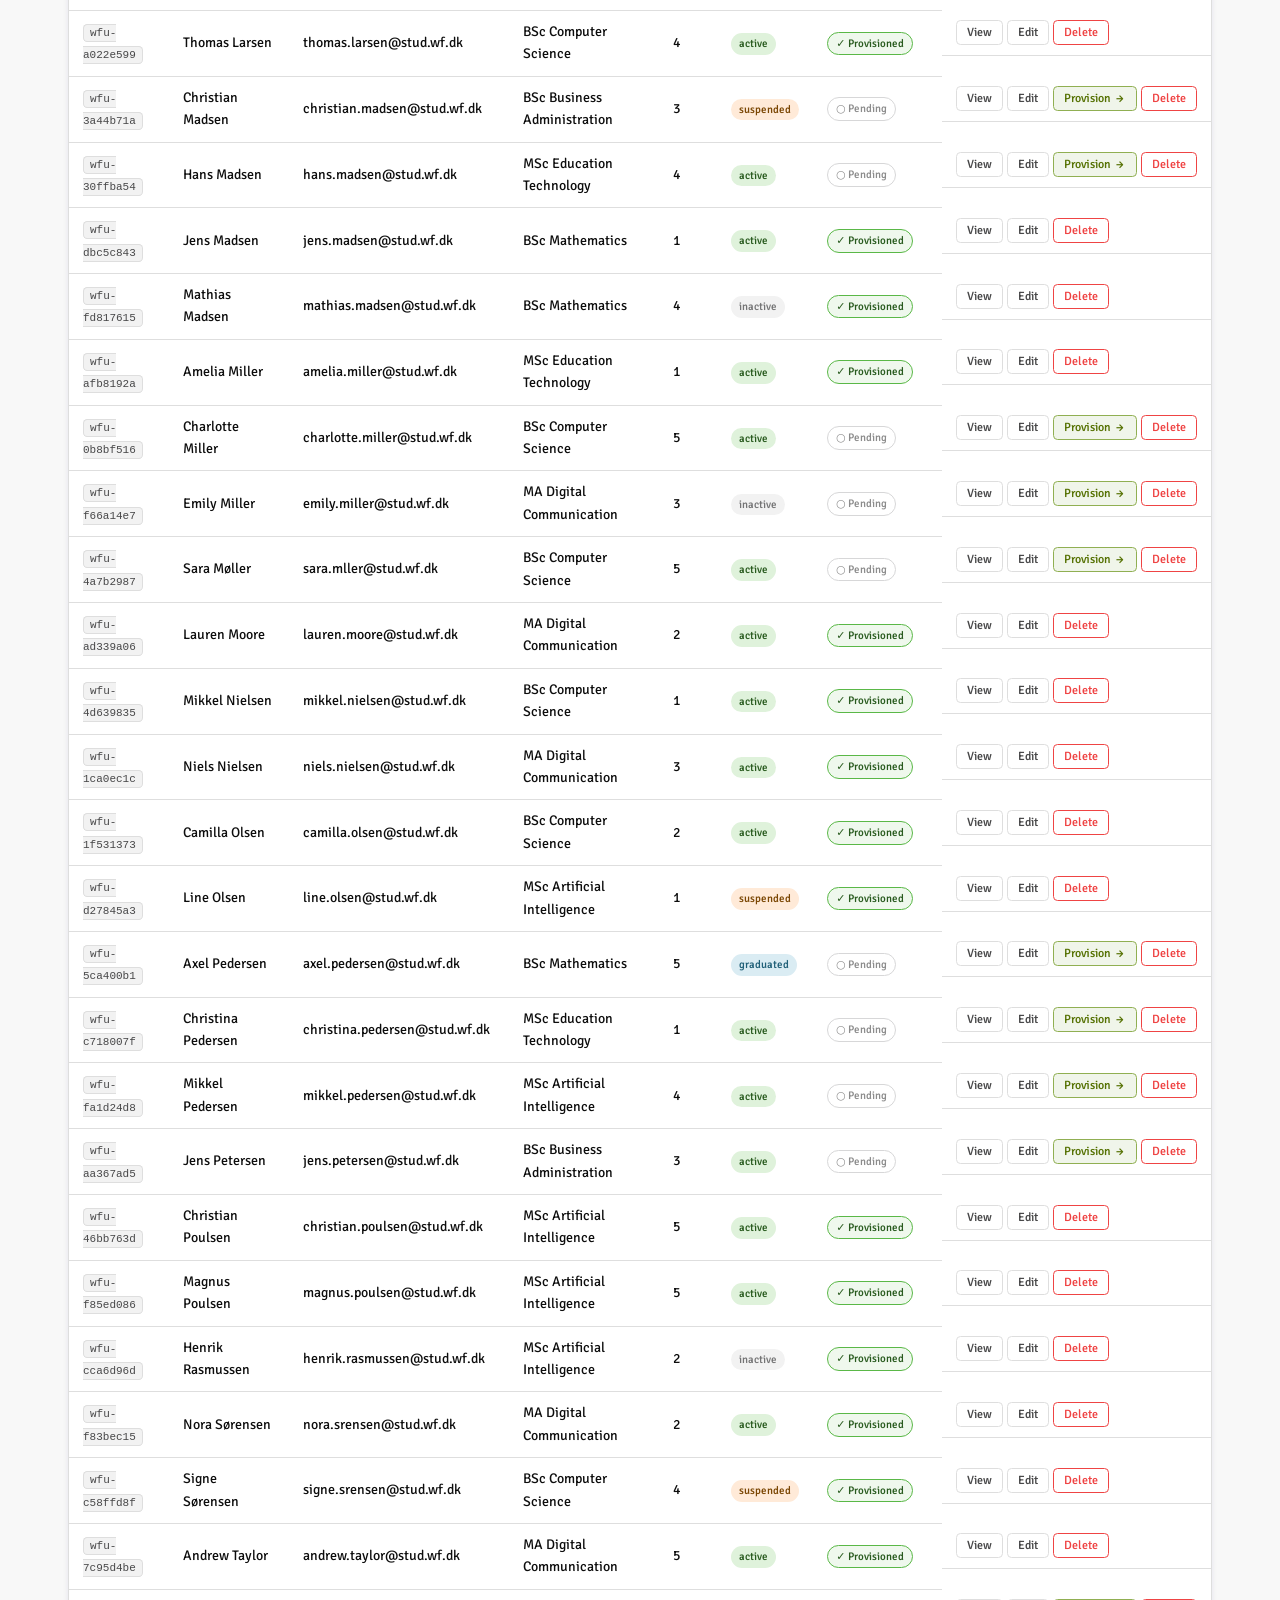
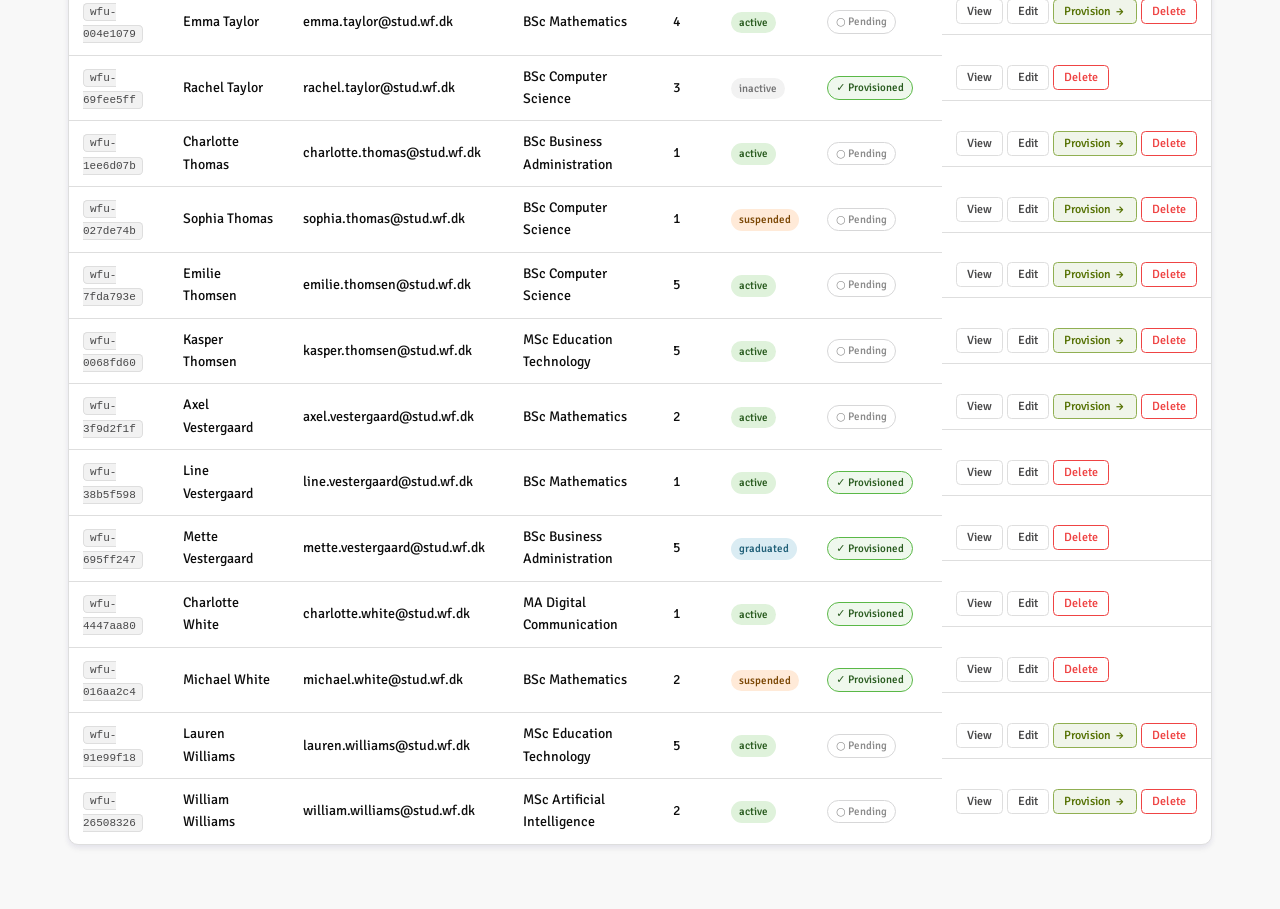
==== commit aaa11211: "chore: refresh API spec snapshot to 1.35.0 and update version descriptors Adopt the WISEflow 1.35.0 " ====
--- a/web/fads.html
+++ b/web/fads.html
@@ -19,7 +19,7 @@
       <div class="nav-brand">
         <img class="brand-logo" src="assets/wiseflow-mark.svg" alt="WISEflow" width="40" height="40" />
         <span class="brand-name">WISEflow Integration Packages</span>
-        <span class="brand-badge">API 1.34.0</span>
+        <span class="brand-badge">API 1.35.0</span>
       </div>
       <nav class="nav-links" aria-label="Package navigation">
         <a href="index.html#pkg-users">01 Users</a>
